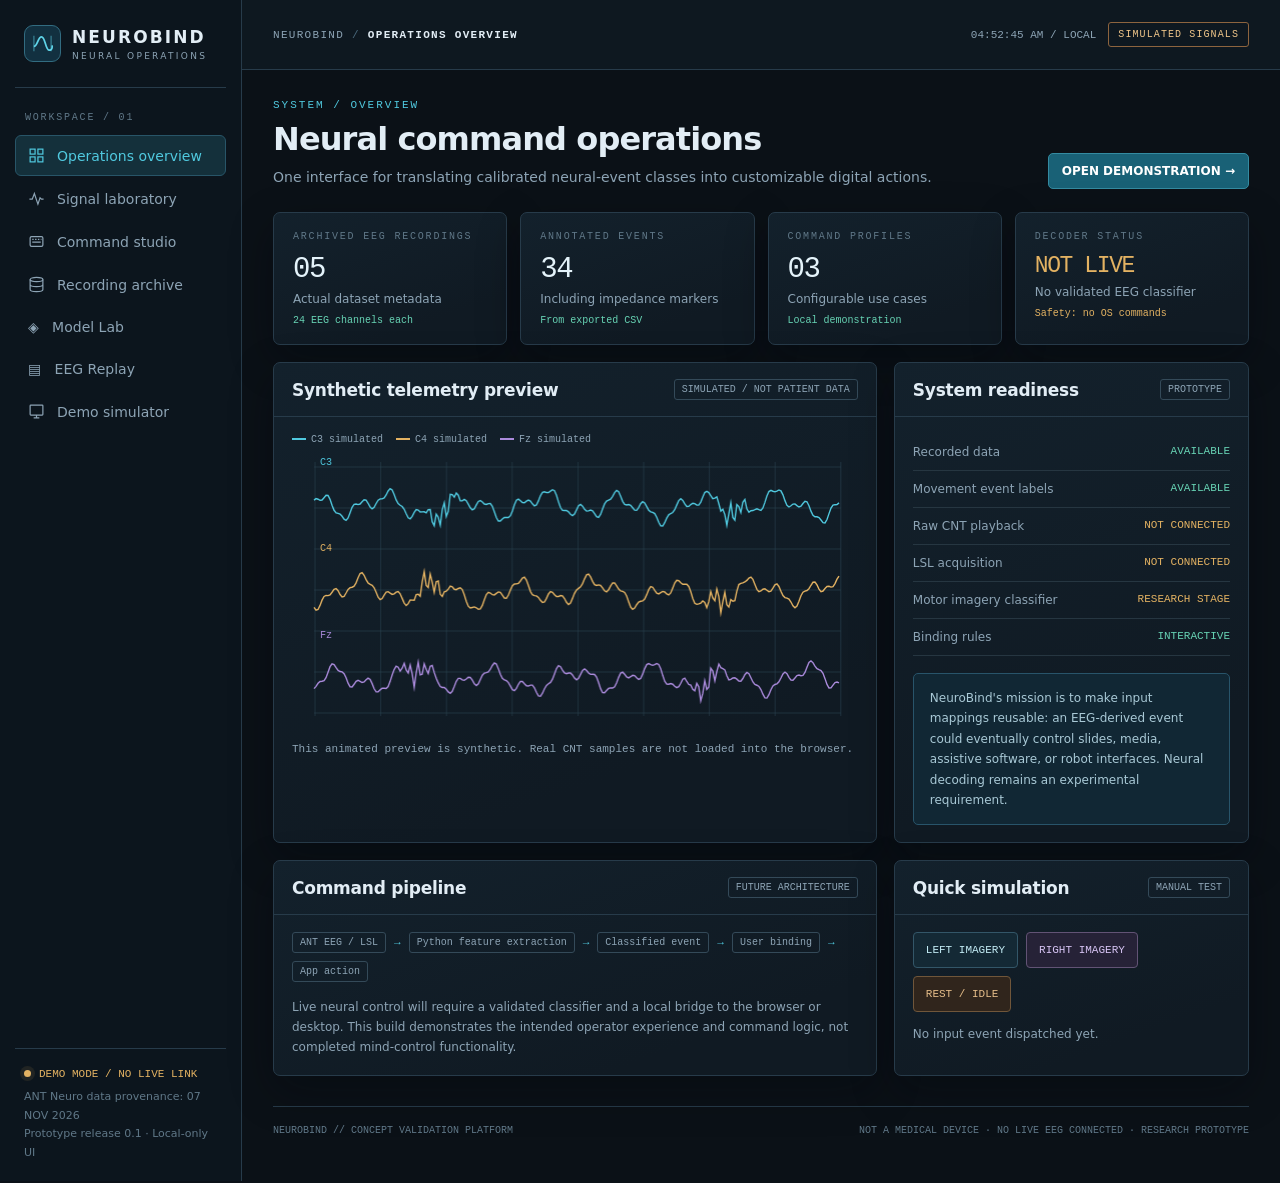
==== index2.html @ 38d4f49f "Add files via upload" ====
<!DOCTYPE html>
<html lang="en">
<head>
<meta charset="UTF-8"><meta name="viewport" content="width=device-width, initial-scale=1.0">
<meta name="theme-color" content="#0a1016"><title>NEUROBIND // Neural Command Operations</title>
<style>
:root{--bg:#0b1117;--panel:#101a23;--surface:#15222e;--surface2:#192835;--line:#273b4a;--line2:#344a59;--ink:#e2edf5;--muted:#8da4b5;--subtle:#607888;--cyan:#50c9df;--cyan2:#2c91ad;--mint:#67d3b4;--amber:#e3b262;--red:#e1787c;--shadow:0 15px 44px #02070b55;--mono:ui-monospace,SFMono-Regular,Menlo,Consolas,monospace;--sans:Inter,ui-sans-serif,system-ui,-apple-system,BlinkMacSystemFont,'Segoe UI',sans-serif}
*{box-sizing:border-box}body{margin:0;background:var(--bg);color:var(--ink);font-family:var(--sans);font-size:14px}button,input,select{font:inherit}button{cursor:pointer}button:focus-visible,select:focus-visible,input:focus-visible{outline:2px solid var(--cyan);outline-offset:2px}a{color:var(--cyan)}.app{min-height:100vh;display:grid;grid-template-columns:242px minmax(0,1fr)}.side{background:#0c151d;border-right:1px solid var(--line);display:flex;flex-direction:column;padding:25px 15px 16px;min-height:100vh}.brand{display:flex;gap:11px;align-items:center;padding:0 9px 25px;border-bottom:1px solid var(--line)}.brandmark{width:37px;height:37px;border:1px solid #326c81;border-radius:9px;display:grid;place-items:center;background:#123040}.brandmark svg{width:23px}.brandstrong{font-size:17px;letter-spacing:2.1px;font-weight:800}.brandsub{font-size:9px;letter-spacing:2.3px;color:var(--muted);margin-top:4px}.navlabel,.micro{font:10px var(--mono);letter-spacing:1.8px;color:var(--subtle);text-transform:uppercase}.navlabel{margin:24px 10px 10px}.nav{width:100%;display:flex;gap:12px;align-items:center;border:1px solid transparent;color:var(--muted);background:transparent;text-align:left;padding:11px 12px;border-radius:6px;margin:2px 0}.nav:hover{background:var(--surface);color:var(--ink)}.nav.active{color:var(--cyan);background:#14303b;border-color:#285568}.nav svg{width:17px;height:17px}.sidebottom{margin-top:auto;border-top:1px solid var(--line);padding:19px 9px 2px}.dot{display:inline-block;border-radius:50%;width:7px;height:7px;background:var(--amber);box-shadow:0 0 0 4px #e3b26218;margin-right:8px}.sidestatus{font:11px var(--mono);color:var(--amber);margin-bottom:8px}.sidetiny{color:var(--subtle);font-size:11px;line-height:1.7}.main{min-width:0}.topbar{min-height:70px;border-bottom:1px solid var(--line);padding:15px 31px;display:flex;align-items:center;justify-content:space-between;gap:12px;background:#0e1820}.breadcrumb{font:11px var(--mono);letter-spacing:1.3px;color:var(--muted)}.breadcrumb b{color:var(--ink);font-weight:600}.topright{display:flex;align-items:center;gap:12px;flex-wrap:wrap}.clock{font:11px var(--mono);color:var(--muted)}.mode{font:10px var(--mono);border:1px solid #8d643e;color:#efc589;border-radius:3px;padding:6px 9px;letter-spacing:1.1px}.content{padding:29px 31px 45px;max-width:1600px;margin:auto}.page{display:none}.page.active{display:block}.eyebrow{font:11px var(--mono);text-transform:uppercase;color:var(--cyan);letter-spacing:2px;margin-bottom:9px}.headingrow{display:flex;justify-content:space-between;align-items:flex-end;gap:15px;flex-wrap:wrap;margin-bottom:23px}h1{font-size:32px;font-weight:650;letter-spacing:-.9px;margin:0 0 8px}h2{font-size:17px;font-weight:600;letter-spacing:-.25px;margin:0}p{margin:0;line-height:1.65;color:var(--muted)}.hint{font:11px var(--mono);color:var(--muted);line-height:1.65}.btn{padding:10px 13px;border:1px solid var(--line2);background:var(--surface);color:var(--ink);border-radius:5px;font-size:12px;font-weight:600;transition:.12s}.btn:hover{border-color:var(--cyan);background:#203a49}.btn.primary{background:#196176;border-color:#348ba1;color:white}.btn.primary:hover{background:#267b91}.btn.ghost{background:transparent}.btn.danger{color:#efafb1}.metrics{display:grid;grid-template-columns:repeat(4,minmax(0,1fr));gap:13px;margin-bottom:17px}.metric,.card{background:linear-gradient(160deg,#13212c,#101a23 77%);border:1px solid var(--line);border-radius:7px;box-shadow:var(--shadow)}.metric{padding:18px 19px}.metricvalue{font:29px var(--mono);color:#e4f3fa;margin:11px 0 6px;letter-spacing:-1.4px}.metriclabel{font-size:12px;color:var(--muted)}.smalltag{font:10px var(--mono);color:var(--mint);margin-top:9px}.card{min-width:0}.cardhead{display:flex;align-items:center;justify-content:space-between;gap:9px;border-bottom:1px solid var(--line);padding:16px 18px}.cardbody{padding:17px 18px}.split{display:grid;grid-template-columns:minmax(0,1.7fr) minmax(295px,1fr);gap:17px}.rows{display:grid;gap:17px}.graphbox{position:relative;height:295px;padding:8px}.graphbox canvas{width:100%;height:100%;display:block}.legend{display:flex;flex-wrap:wrap;gap:13px;font:10px var(--mono);color:var(--muted)}.sw{display:inline-block;width:14px;height:2px;vertical-align:middle;margin-right:5px}.labelpill{border:1px solid var(--line2);padding:4px 7px;color:var(--muted);font:10px var(--mono);border-radius:3px}.statusrow{display:flex;justify-content:space-between;gap:10px;padding:11px 0;border-bottom:1px solid #263641;font-size:12px}.statusrow:last-child{border:0}.statusrow span:first-child{color:var(--muted)}.statusrow b{font:11px var(--mono);font-weight:500}.good{color:var(--mint)}.warn{color:var(--amber)}.tablewrap{overflow:auto}.table{width:100%;border-collapse:collapse;white-space:nowrap}.table th{text-align:left;color:var(--subtle);font:10px var(--mono);letter-spacing:.7px;padding:12px 15px;border-bottom:1px solid var(--line);background:#111e28}.table td{font-size:12px;padding:13px 15px;border-bottom:1px solid #253642;color:#b5c7d3}.table tr:last-child td{border-bottom:0}.table td:first-child{color:#d9eaf2}.accent{color:var(--cyan)!important}.eventtag{display:inline-block;font:10px var(--mono);color:var(--mint);border:1px solid #316b61;padding:4px 6px;border-radius:3px}.eventtag.alt{color:var(--amber);border-color:#765c39}.actions{display:flex;gap:8px;flex-wrap:wrap}.actionbtn{background:#142935;border:1px solid #335668;color:#c4edf6;padding:11px 12px;border-radius:4px;font:11px var(--mono)}.actionbtn:hover{background:#1f4856}.actions .actionbtn:nth-child(2){color:#d7c4f4;border-color:#625375;background:#262237}.actions .actionbtn:nth-child(3){color:#e5bd89;border-color:#70563a;background:#30251c}.feed{max-height:255px;overflow-y:auto}.feedrow{display:flex;gap:12px;border-bottom:1px solid #243440;padding:11px 0;font-size:12px}.feedrow:last-child{border:0}.feedtime{font:10px var(--mono);color:var(--subtle);width:67px;flex-shrink:0}.feeddesc{color:#d1e0ea}.feedmeta{font-size:11px;color:var(--muted);margin-top:4px}.twocol{display:grid;grid-template-columns:repeat(2,minmax(0,1fr));gap:16px}.field{display:flex;flex-direction:column;gap:8px;margin-bottom:15px}.field label{font:11px var(--mono);text-transform:uppercase;letter-spacing:1px;color:var(--muted)}select,input[type=text]{background:#0b151d;border:1px solid var(--line2);color:var(--ink);border-radius:5px;padding:11px 12px;min-width:0;width:100%}select{appearance:auto}.mapping{display:grid;grid-template-columns:1fr 35px 1.15fr;gap:11px;align-items:center;border-bottom:1px solid var(--line);padding:15px 0}.mapping:last-child{border:0}.mapname{font-weight:600;margin-bottom:4px}.arrow{color:var(--cyan);text-align:center;font:19px var(--mono)}.sectionintro{margin-bottom:20px}.highlight{color:#eef9ff}.note{background:#112734;border:1px solid #28546a;color:#a9c9d6;padding:14px 16px;border-radius:5px;font-size:12px;line-height:1.7}.stage{border:1px solid var(--line);background:radial-gradient(ellipse at 50% 30%,#1d3441,#101923 75%);min-height:282px;border-radius:6px;padding:20px;display:flex;flex-direction:column;justify-content:center;text-align:center;align-items:center;gap:17px}.slide{width:min(100%,460px);aspect-ratio:16/9;border:1px solid #467084;background:#112533;text-align:left;padding:25px;box-shadow:0 12px 40px #02060880;display:flex;flex-direction:column;justify-content:space-between}.slidetop{font:10px var(--mono);color:var(--cyan);letter-spacing:1.5px}.slidetitle{font-size:28px;font-weight:650;line-height:1.2;letter-spacing:-.5px}.slidefoot{font:10px var(--mono);color:var(--muted)}.bartrack{height:7px;background:#243441;border-radius:6px;overflow:hidden}.barfill{height:100%;background:var(--cyan);transition:width .25s}.kv{display:grid;grid-template-columns:1fr auto;gap:13px;border-bottom:1px solid var(--line);padding:10px 0;font-size:12px}.kv span:first-child{color:var(--muted)}.kv span:last-child{font-family:var(--mono)}.empty{font-size:12px;color:var(--subtle);padding:20px 0;text-align:center}.statusnote{font:11px var(--mono);color:var(--muted)}.bottomline{border-top:1px solid var(--line);margin-top:30px;padding-top:18px;display:flex;justify-content:space-between;color:var(--subtle);font:10px var(--mono);gap:12px;flex-wrap:wrap}.pulse{width:7px;height:7px;border-radius:50%;background:var(--cyan);display:inline-block;margin-right:6px;box-shadow:0 0 10px #50c9df66}.full{width:100%}.hide{display:none!important}
@media(max-width:1100px){.app{grid-template-columns:205px minmax(0,1fr)}.side{padding-left:10px;padding-right:10px}.content{padding:24px 20px}.topbar{padding:15px 20px}.split{grid-template-columns:1fr}.metrics{grid-template-columns:repeat(2,minmax(0,1fr))}}
@media(max-width:700px){.app{display:block}.side{min-height:auto;padding:12px 13px;position:relative}.brand{padding:0 0 11px}.side .navlabel,.sidebottom{display:none}.navholder{display:flex;overflow:auto;gap:5px}.nav{white-space:nowrap;font-size:11px;padding:8px}.nav svg{display:none}.topbar{padding:12px 16px;min-height:55px}.clock{display:none}.content{padding:22px 13px}.metrics,.twocol{grid-template-columns:1fr 1fr;gap:9px}.metric{padding:14px}.metricvalue{font-size:23px}h1{font-size:27px}.mapping{grid-template-columns:1fr;gap:5px}.arrow{display:none}.slide{padding:18px}.slidetitle{font-size:22px}}
</style>
</head>
<body>
<div class="app">
<aside class="side"><div class="brand"><div class="brandmark"><svg viewBox="0 0 24 24" fill="none" stroke="#5fd3e7" stroke-width="1.8"><path d="M3 15c4 0 4-10 8-10s4 14 8 14 3-5 3-5"/><path d="M3 20V4M21 4v16" opacity=".35"/></svg></div><div><div class="brandstrong">NEUROBIND</div><div class="brandsub">NEURAL OPERATIONS</div></div></div>
<div class="navlabel">WORKSPACE / 01</div><div class="navholder">
<button class="nav active" data-page="overview"><svg viewBox="0 0 24 24" fill="none" stroke="currentColor" stroke-width="1.7"><rect x="3" y="3" width="7" height="7"/><rect x="14" y="3" width="7" height="7"/><rect x="3" y="14" width="7" height="7"/><rect x="14" y="14" width="7" height="7"/></svg>Operations overview</button>
<button class="nav" data-page="signals"><svg viewBox="0 0 24 24" fill="none" stroke="currentColor" stroke-width="1.7"><path d="M2 13h4l3-8 5 15 3-9 2 2h3"/></svg>Signal laboratory</button>
<button class="nav" data-page="mapping"><svg viewBox="0 0 24 24" fill="none" stroke="currentColor" stroke-width="1.7"><rect x="3" y="5" width="18" height="14" rx="2"/><path d="M6 9h2m2 0h2m2 0h2m2 0h1M6 13h12"/></svg>Command studio</button>
<button class="nav" data-page="vault"><svg viewBox="0 0 24 24" fill="none" stroke="currentColor" stroke-width="1.7"><ellipse cx="12" cy="5" rx="9" ry="3"/><path d="M3 5v14c0 4 18 4 18 0V5M3 12c0 4 18 4 18 0"/></svg>Recording archive</button>
<button class="nav" data-page="modellab">◈ &nbsp; Model Lab</button>
<button class="nav" data-page="replay">▤ &nbsp; EEG Replay</button>
<button class="nav" data-page="demo"><svg viewBox="0 0 24 24" fill="none" stroke="currentColor" stroke-width="1.7"><rect x="3" y="3" width="18" height="14" rx="1"/><path d="M8 21h8m-4-4v4"/></svg>Demo simulator</button>
</div><div class="sidebottom"><div class="sidestatus"><span class="dot"></span>DEMO MODE / NO LIVE LINK</div><div class="sidetiny">ANT Neuro data provenance: 07 NOV 2026<br>Prototype release 0.1 · Local-only UI</div></div></aside>
<div class="main"><header class="topbar"><div class="breadcrumb">NEUROBIND <span style="color:#4a697c">/</span> <b id="crumb">OPERATIONS OVERVIEW</b></div><div class="topright"><div class="clock" id="clock">LOCAL SYSTEM</div><div class="mode">SIMULATED SIGNALS</div></div></header>
<main class="content">
<section id="page-overview" class="page active"><div class="headingrow"><div><div class="eyebrow">SYSTEM / OVERVIEW</div><h1>Neural command operations</h1><p>One interface for translating calibrated neural-event classes into customizable digital actions.</p></div><button class="btn primary" data-go="demo">OPEN DEMONSTRATION →</button></div>
<div class="metrics"><div class="metric"><div class="micro">ARCHIVED EEG RECORDINGS</div><div class="metricvalue" id="recCount">05</div><div class="metriclabel">Actual dataset metadata</div><div class="smalltag">24 EEG channels each</div></div><div class="metric"><div class="micro">ANNOTATED EVENTS</div><div class="metricvalue" id="eventCount">34</div><div class="metriclabel">Including impedance markers</div><div class="smalltag">From exported CSV</div></div><div class="metric"><div class="micro">COMMAND PROFILES</div><div class="metricvalue">03</div><div class="metriclabel">Configurable use cases</div><div class="smalltag">Local demonstration</div></div><div class="metric"><div class="micro">DECODER STATUS</div><div class="metricvalue" style="font-size:23px;color:var(--amber)">NOT LIVE</div><div class="metriclabel">No validated EEG classifier</div><div class="smalltag" style="color:var(--amber)">Safety: no OS commands</div></div></div>
<div class="split"><div class="card"><div class="cardhead"><h2>Synthetic telemetry preview</h2><span class="labelpill">SIMULATED / NOT PATIENT DATA</span></div><div class="cardbody"><div class="legend"><span><i class="sw" style="background:#50c9df"></i>C3 simulated</span><span><i class="sw" style="background:#e3b262"></i>C4 simulated</span><span><i class="sw" style="background:#ab8bdc"></i>Fz simulated</span></div><div class="graphbox"><canvas id="overviewCanvas"></canvas></div><div class="hint">This animated preview is synthetic. Real CNT samples are not loaded into the browser.</div></div></div><div class="card"><div class="cardhead"><h2>System readiness</h2><span class="labelpill">PROTOTYPE</span></div><div class="cardbody"><div class="statusrow"><span>Recorded data</span><b class="good">AVAILABLE</b></div><div class="statusrow"><span>Movement event labels</span><b class="good">AVAILABLE</b></div><div class="statusrow"><span>Raw CNT playback</span><b class="warn">NOT CONNECTED</b></div><div class="statusrow"><span>LSL acquisition</span><b class="warn">NOT CONNECTED</b></div><div class="statusrow"><span>Motor imagery classifier</span><b class="warn">RESEARCH STAGE</b></div><div class="statusrow"><span>Binding rules</span><b class="good">INTERACTIVE</b></div><div class="note" style="margin-top:17px">NeuroBind's mission is to make input mappings reusable: an EEG-derived event could eventually control slides, media, assistive software, or robot interfaces. Neural decoding remains an experimental requirement.</div></div></div></div>
<div class="split" style="margin-top:17px"><div class="card"><div class="cardhead"><h2>Command pipeline</h2><span class="labelpill">FUTURE ARCHITECTURE</span></div><div class="cardbody"><div style="display:flex;gap:8px;flex-wrap:wrap;align-items:center;font:11px var(--mono)"><span class="labelpill">ANT EEG / LSL</span><span class="accent">→</span><span class="labelpill">Python feature extraction</span><span class="accent">→</span><span class="labelpill">Classified event</span><span class="accent">→</span><span class="labelpill">User binding</span><span class="accent">→</span><span class="labelpill">App action</span></div><p style="margin-top:16px;font-size:12px">Live neural control will require a validated classifier and a local bridge to the browser or desktop. This build demonstrates the intended operator experience and command logic, not completed mind-control functionality.</p></div></div><div class="card"><div class="cardhead"><h2>Quick simulation</h2><span class="labelpill">MANUAL TEST</span></div><div class="cardbody"><div class="actions"><button class="actionbtn" data-sim="LEFT_IMAGERY">LEFT IMAGERY</button><button class="actionbtn" data-sim="RIGHT_IMAGERY">RIGHT IMAGERY</button><button class="actionbtn" data-sim="REST">REST / IDLE</button></div><p style="margin-top:13px;font-size:12px" id="quickStatus">No input event dispatched yet.</p></div></div></div>
</section>
<section id="page-signals" class="page"><div class="headingrow"><div><div class="eyebrow">ANALYSIS / SIGNALS</div><h1>Signal laboratory</h1><p>Inspect conceptual waveforms and understand the planned EEG-to-event decoding workflow.</p></div><span class="labelpill">SYNTHETIC PREVIEW</span></div><div class="split"><div class="card"><div class="cardhead"><h2>Channel telemetry</h2><div class="actions"><button class="btn" id="pauseWave">PAUSE SIGNAL</button><button class="btn" id="resetWave">RESET</button></div></div><div class="cardbody"><div class="legend"><span><i class="sw" style="background:#50c9df"></i>C3</span><span><i class="sw" style="background:#e3b262"></i>C4</span><span><i class="sw" style="background:#ab8bdc"></i>Fz</span></div><div class="graphbox" style="height:360px"><canvas id="signalCanvas"></canvas></div><div class="hint">Waveforms are generated in the browser. This is not a playback of your ANT Neuro recording and does not imply successful classification.</div></div></div><div class="rows"><div class="card"><div class="cardhead"><h2>Research markers</h2></div><div class="cardbody"><div class="statusrow"><span>Sensorimotor region</span><b>C3 / C4</b></div><div class="statusrow"><span>Mu frequency band</span><b>8–13 Hz</b></div><div class="statusrow"><span>Beta frequency band</span><b>13–30 Hz</b></div><div class="statusrow"><span>Target classes</span><b>LEFT / RIGHT / REST</b></div><div class="statusrow"><span>Decoder validation</span><b class="warn">PENDING</b></div></div></div><div class="card"><div class="cardhead"><h2>Decoder concept</h2></div><div class="cardbody"><p style="font-size:12px">A production implementation could use filtering, feature extraction, calibration, confidence gating, and a cooldown to reduce accidental commands. In these recordings, physical and imagined conditions have not yet been reliably classified.</p><div class="note" style="margin-top:17px">Do not interpret synthetic signal features as evidence of cognitive state, intent, or medical condition.</div></div></div></div></div></section>
<section id="page-mapping" class="page"><div class="headingrow"><div><div class="eyebrow">CONFIGURE / COMMAND RULES</div><h1>Command studio</h1><p>Assign detected event classes to software actions. Mappings are saved locally in this browser.</p></div><button class="btn" id="exportConfig">EXPORT PROFILE ↓</button></div><div class="twocol"><div class="card"><div class="cardhead"><h2>Binding configuration</h2><span class="labelpill">EDITABLE</span></div><div class="cardbody"><div class="field"><label for="profile">Active application profile</label><select id="profile"><option value="presentation">Presentation control</option><option value="media">Media operations</option><option value="access">Accessible navigation</option></select></div><div id="mappingRows"></div><p style="font-size:12px;margin:13px 0">A real decoder would emit these event classes. The current buttons generate them manually for demonstration.</p><button class="btn primary" id="saveProfile">SAVE MAPPING</button> <button class="btn ghost" id="restoreProfile">RESTORE DEFAULTS</button></div></div><div class="rows"><div class="card"><div class="cardhead"><h2>Test command routing</h2><span class="labelpill">SAFE SIMULATOR</span></div><div class="cardbody"><div class="actions"><button class="actionbtn" data-sim="LEFT_IMAGERY">EMIT LEFT</button><button class="actionbtn" data-sim="RIGHT_IMAGERY">EMIT RIGHT</button><button class="actionbtn" data-sim="REST">EMIT IDLE</button></div><div class="kv"><span>Last recognized class</span><span id="lastClass">—</span></div><div class="kv"><span>Mapped action</span><span id="lastAction">—</span></div><div class="kv"><span>Dispatch mode</span><span class="warn">IN-BROWSER ONLY</span></div><div class="note" style="margin-top:14px">For safety and accuracy, no operating-system keyboard commands are emitted. The demonstration controls only this site's simulated presentation.</div></div></div><div class="card"><div class="cardhead"><h2>Integration contract</h2></div><div class="cardbody"><pre style="overflow:auto;color:#bad3de;font:11px/1.8 var(--mono);margin:0">{ "type": "classified_event",
  "event": "RIGHT_IMAGERY",
  "confidence": 0.91,
  "source": "validated_decoder" }</pre><p style="font-size:11px;margin-top:10px">Illustrative API payload only. The confidence value is an example, not measured model performance.</p></div></div></div></div></section>
<section id="page-vault" class="page"><div class="headingrow"><div><div class="eyebrow">ARCHIVE / EXPERIMENTAL RECORDS</div><h1>Recording archive</h1><p>Actual metadata and eego annotations imported from your team's exported report CSVs.</p></div><span class="labelpill">DATASET METADATA / REAL</span></div><div class="card"><div class="cardhead"><h2>Available EEG sessions</h2><span class="labelpill" id="archiveCount">5 FILES</span></div><div class="tablewrap"><table class="table"><thead><tr><th>RECORDING</th><th>MODE</th><th>DURATION</th><th>SAMPLE RATE</th><th>CHANNELS</th><th>ANNOTATIONS</th></tr></thead><tbody id="recordingRows"></tbody></table></div></div><div class="split" style="margin-top:17px"><div class="card"><div class="cardhead"><h2>Recorded event annotations</h2><select id="recordingFilter" style="max-width:225px;font-size:11px;padding:6px"></select></div><div class="tablewrap" style="max-height:390px;overflow:auto"><table class="table"><thead><tr><th>ONSET</th><th>DURATION</th><th>MARKER DESCRIPTION</th></tr></thead><tbody id="annotationRows"></tbody></table></div></div><div class="card"><div class="cardhead"><h2>Data provenance</h2></div><div class="cardbody"><p style="font-size:12px">Metadata comes from <code>recordings_summary.csv</code> and <code>all_annotations.csv</code> exported from the team's ANT Neuro recordings. Raw CNT signals are not embedded here.</p><div class="statusrow"><span>Experiment date</span><b>07 NOV 2026</b></div><div class="statusrow"><span>Hardware</span><b>ANT NEURO EEGO</b></div><div class="statusrow"><span>Electrode count</span><b>24</b></div><div class="statusrow"><span>Rate differences</span><b>500 / 1000 Hz</b></div><div class="note" style="margin-top:15px">These recordings contain only limited independently labeled movement sequences. No valid left-versus-right classifier accuracy has been established.</div></div></div></div></section>
<section id="page-demo" class="page"><div class="headingrow"><div><div class="eyebrow">DEMO / OPERATOR EXPERIENCE</div><h1>Presentation command simulation</h1><p>Show judges what NeuroBind is designed to do once the EEG decoder is reliable.</p></div><button class="btn" id="resetDemo">RESET SESSION</button></div><div class="split"><div class="card"><div class="cardhead"><h2>Virtual presentation</h2><span class="labelpill">SIMULATED CONTROL</span></div><div class="cardbody"><div class="stage"><div class="slide"><div class="slidetop">NEUROBIND / CONCEPT PRESENTATION</div><div class="slidetitle" id="slideTitle">An alternative way to interact.</div><div class="slidefoot" id="slideFoot">01 / 05 · INTRODUCTION</div></div><div class="statusnote" id="slideSub">Use event simulation buttons or your arrow keys inside this page.</div></div><div style="display:flex;justify-content:space-between;align-items:center;margin-top:14px"><button class="btn" id="prevSlide">← PREVIOUS</button><span class="statusnote" id="slideNum">SLIDE 01 / 05</span><button class="btn" id="nextSlide">NEXT →</button></div></div></div><div class="rows"><div class="card"><div class="cardhead"><h2>Input emulator</h2><span class="labelpill">NOT LIVE EEG</span></div><div class="cardbody"><div class="field"><label>Selected profile</label><div id="demoProfile" class="highlight">Presentation control</div></div><div class="actions"><button class="actionbtn" data-sim="LEFT_IMAGERY">SIMULATE LEFT</button><button class="actionbtn" data-sim="RIGHT_IMAGERY">SIMULATE RIGHT</button><button class="actionbtn" data-sim="REST">IDLE</button></div><p style="font-size:12px;margin-top:16px" id="demoDispatch">Waiting for simulated event.</p></div></div><div class="card"><div class="cardhead"><h2>Command audit trail</h2><button class="btn" id="clearLog" style="padding:6px 9px">CLEAR</button></div><div class="cardbody"><div class="feed" id="eventFeed"><div class="empty">No simulated commands yet.</div></div></div></div></div></div></section>
<section id="page-modellab" class="page">
<div class="headingrow"><div><div class="eyebrow">RESEARCH / OFFLINE MACHINE LEARNING</div><h1>Grasp &amp; Lift Model Lab</h1><p>Import a JSON report from our Python trainer to inspect held-out-series results. No EEG decoder runs in this browser.</p></div><span class="labelpill">EVIDENCE-FIRST</span></div>
<div class="note" style="margin-bottom:17px"><b>What this demonstrates:</b> six event detectors trained on the public grasp-and-lift EEG dataset. Performance is assessed on entire recording series not used for training. Results from synthetic test data are NOT EEG accuracy, and public-data models are NOT validated on ANT Neuro participants.</div>
<div class="split"><div class="card"><div class="cardhead"><h2>Load evaluation report</h2><span class="labelpill">JSON FILE</span></div><div class="cardbody">
<div class="field"><label for="mlFile">Python-generated model_report.json</label><input id="mlFile" type="file" accept=".json,application/json" style="width:100%;color:#b6d0dc"/></div>
<div class="kv"><span>Dataset</span><span id="mlDataset">No model loaded</span></div>
<div class="kv"><span>Status</span><span id="mlStatus" style="max-width:55%;white-space:normal;text-align:right">Waiting for a report</span></div>
<div class="kv"><span>Training samples</span><span id="mlTrain">—</span></div>
<div class="kv"><span>Validation samples</span><span id="mlVal">—</span></div>
<div class="kv"><span>Channels</span><span id="mlChannels">—</span></div>
<p style="margin-top:16px;font-size:12px">On your Mac, run <code>python ml/train_grasp.py --data data/kaggle</code>, then import <code>outputs/model_report.json</code>.</p>
</div></div>
<div class="card"><div class="cardhead"><h2>Model evaluation guidance</h2></div><div class="cardbody"><div class="statusrow"><span>Validation split</span><b>Entire held-out series</b></div><div class="statusrow"><span>Features</span><b>Past-only rolling statistics</b></div><div class="statusrow"><span>Outputs</span><b>Six event scores</b></div><div class="statusrow"><span>Target</span><b>Kaggle ±150 ms labels</b></div><p style="font-size:12px;margin-top:14px">AUC compares event ranking; average precision is useful for rare event labels. Neither guarantees real-time usable key presses. Always compare false triggers, delayed detections, and independent-session performance before deployment.</p></div></div></div>
<div class="card" style="margin-top:17px"><div class="cardhead"><h2>Held-out event scores</h2><span class="labelpill">IMPORTED FILE — NOT LIVE EEG</span></div><div class="tablewrap"><table class="table"><thead><tr><th>EVENT</th><th>ROC AUC</th><th>AVG PRECISION</th><th>F1 @ 0.5</th><th>VALIDATION POSITIVE RATE</th></tr></thead><tbody id="mlRows"><tr><td colspan="5">Import a model report to display the evaluation table.</td></tr></tbody></table></div></div>
</section>

<section id="page-replay" class="page">
<div class="headingrow"><div><div class="eyebrow">VALIDATION / OFFLINE COMMAND PROTOTYPE</div><h1>EEG prediction replay</h1><p>Replay real Kaggle held-out-series model probabilities and simulate one browser-only action per detected event.</p></div><span class="labelpill">CSV IMPORT / NO LIVE EEG</span></div>
<div class="note" style="margin-bottom:16px"><b>Important:</b> these are model probabilities from <b>executed grasp-and-lift movements</b> in public Kaggle recordings, not left/right motor imagery and not data from the ANT Neuro headset. No real keyboard events are sent. Parameters are exploratory, not validated or tuned on independent test data.</div>
<div class="split"><div class="rows">
<div class="card"><div class="cardhead"><h2>Replay source</h2><span class="labelpill">LOCAL BROWSER IMPORT</span></div><div class="cardbody">
<div class="field"><label for="replayFile">Choose outputs/validation_predictions.csv</label><input type="file" id="replayFile" accept=".csv,text/csv" style="width:100%;color:#b6d0dc"/></div>
<div class="twocol"><div class="field"><label for="replaySeries">Held-out recording</label><select id="replaySeries" disabled><option>Load a CSV first</option></select></div><div class="field"><label for="replayEvent">Detect movement</label><select id="replayEvent"><option value="HandStart">Reach / hand start</option><option value="FirstDigitTouch" selected>First finger touch</option><option value="BothStartLoadPhase">Grip / load</option><option value="LiftOff">Lift object</option><option value="Replace">Put down</option><option value="BothReleased">Release</option></select></div></div>
<div class="twocol"><div class="field"><label for="replayThreshold">Probability threshold <span id="thresholdValue" class="accent">0.95</span></label><input type="range" id="replayThreshold" min="0.50" max="0.995" step="0.005" value="0.95" style="width:100%"/></div><div class="field"><label for="replayCooldown">Minimum cooldown</label><select id="replayCooldown"><option value="20">1 second</option><option value="40" selected>2 seconds</option><option value="60">3 seconds</option><option value="100">5 seconds</option></select></div></div>
<div class="twocol"><div class="field"><label for="replayAction">Simulated action</label><select id="replayAction"><option value="next" selected>Next slide</option><option value="previous">Previous slide</option><option value="none">Log only (no slide)</option></select></div><div class="field"><label for="replayRate">Replay speed</label><select id="replayRate"><option value="1">1× (real time)</option><option value="5" selected>5× (fast)</option><option value="10">10× (faster)</option></select></div></div>
<div class="actions"><button class="btn primary" id="replayPlay" disabled>▶ PLAY RECORDING</button><button class="btn" id="replayReset" disabled>↺ RESET</button><button class="btn" id="replayJump" disabled>SKIP TO NEXT DETECTION</button></div>
<div class="statusnote" id="replayStatus" style="margin-top:12px">Choose the CSV from your local NeuroBind/outputs folder.</div>
</div></div>
<div class="card"><div class="cardhead"><h2>Recorded prediction timeline</h2><span class="labelpill">ACTUAL MODEL SCORES</span></div><div class="cardbody"><div class="legend"><span><i class="sw" style="background:#50c9df"></i>Score</span><span><i class="sw" style="background:#e3b262"></i>Threshold</span><span><i class="sw" style="background:#a4dba0"></i>True event label</span></div><div class="graphbox" style="height:260px"><canvas id="replayCanvas" aria-label="Model probability timeline"></canvas></div><input type="range" id="replaySeek" min="0" max="0" value="0" disabled style="width:100%"/><div class="kv"><span>Recording position</span><span id="replayPosition">—</span></div><div class="kv"><span>Model probability</span><span id="replayProbability">—</span></div><div class="kv"><span>Ground-truth event window</span><span id="replayTruth">—</span></div><div class="hint">Data points are ~0.05s apart. Chart shows the recent model probabilities around the cursor, not raw EEG voltages. Green ground-truth stripes denote Kaggle's labeled event windows (approximately ±150ms around events).</div></div></div>
</div><div class="rows">
<div class="card"><div class="cardhead"><h2>Virtual presentation</h2><span class="labelpill">SIMULATED KEYBIND</span></div><div class="cardbody"><div class="stage" style="min-height:205px"><div class="slide" style="max-width:340px;padding:19px"><div class="slidetop">NEUROBIND / OFFLINE REPLAY</div><div class="slidetitle" id="replaySlideTitle" style="font-size:20px">An alternative way to interact.</div><div class="slidefoot" id="replaySlideFoot">01 / 05</div></div></div><div class="kv"><span>Generated commands</span><span id="replayCommands">0</span></div><div class="kv"><span>Most recent command</span><span id="replayLastCommand">—</span></div><div class="kv"><span>Replay policy</span><span>3 hits + cooldown</span></div></div></div>
<div class="card"><div class="cardhead"><h2>Command audit trail</h2><button class="btn" id="replayClear" style="padding:6px 9px">CLEAR</button></div><div class="cardbody"><div class="feed" id="replayLog"><div class="empty">Load the CSV and play to see detections.</div></div></div></div>
<div class="card"><div class="cardhead"><h2>Interpretation</h2></div><div class="cardbody"><p style="font-size:12px">The controls apply a configurable probability threshold, require three adjacent positive sampled windows, then enforce a cooldown. This produces <b>simulated browser commands only</b>. Predictions are retrospective outputs from previously trained models. They do not demonstrate reliable real-time intentional control, physical keyboard injection, or cross-subject EEG decoding.</p></div></div>
</div></div></section>

<div class="bottomline"><span>NEUROBIND // CONCEPT VALIDATION PLATFORM</span><span>NOT A MEDICAL DEVICE · NO LIVE EEG CONNECTED · RESEARCH PROTOTYPE</span></div>
</main></div></div>
<script>
const DATA={"recordings": [{"recording": "1_Test_2026-11-07_14-20-52.cnt", "duration_seconds": 578.374, "sampling_hz": 1000.0, "channel_count": 24, "annotations": 2, "channel_names": "Fp1;Fp2;F9;F7;F3;Fz;F4;F8;F10;T9;T7;C3;C4;T8;T10;P9;P7;P3;Pz;P4;P8;P10;O1;O2"}, {"recording": "EthanImaginaryLeft_Team 3_2026-11-07_16-24-16.cnt", "duration_seconds": 43.79, "sampling_hz": 1000.0, "channel_count": 24, "annotations": 7, "channel_names": "Fp1;Fp2;F9;F7;F3;Fz;F4;F8;F10;T9;T7;C3;C4;T8;T10;P9;P7;P3;Pz;P4;P8;P10;O1;O2"}, {"recording": "EthanLeftReal_Team 3_2026-11-07_16-20-38.cnt", "duration_seconds": 45.022, "sampling_hz": 1000.0, "channel_count": 24, "annotations": 8, "channel_names": "Fp1;Fp2;F9;F7;F3;Fz;F4;F8;F10;T9;T7;C3;C4;T8;T10;P9;P7;P3;Pz;P4;P8;P10;O1;O2"}, {"recording": "ImaginaryHand_Ethan_Team 3_2026-11-07_16-15-59.cnt", "duration_seconds": 75.148, "sampling_hz": 500.0, "channel_count": 24, "annotations": 8, "channel_names": "Fp1;Fp2;F9;F7;F3;Fz;F4;F8;F10;T9;T7;C3;C4;T8;T10;P9;P7;P3;Pz;P4;P8;P10;O1;O2"}, {"recording": "RightHandReal_Ethan_Team 3_2026-11-07_16-09-21.cnt", "duration_seconds": 143.672, "sampling_hz": 500.0, "channel_count": 24, "annotations": 9, "channel_names": "Fp1;Fp2;F9;F7;F3;Fz;F4;F8;F10;T9;T7;C3;C4;T8;T10;P9;P7;P3;Pz;P4;P8;P10;O1;O2"}], "annotations": [{"recording": "1_Test_2026-11-07_14-20-52.cnt", "onset_seconds": 0.0, "duration_seconds": 0.0, "event_description": "impedance"}, {"recording": "1_Test_2026-11-07_14-20-52.cnt", "onset_seconds": 578.371, "duration_seconds": 0.0, "event_description": "impedance"}, {"recording": "EthanImaginaryLeft_Team 3_2026-11-07_16-24-16.cnt", "onset_seconds": 8.307, "duration_seconds": 2.592, "event_description": "1002/Imagine_Reach"}, {"recording": "EthanImaginaryLeft_Team 3_2026-11-07_16-24-16.cnt", "onset_seconds": 14.222, "duration_seconds": 1.744, "event_description": "1011/Imagine_OneFinger"}, {"recording": "EthanImaginaryLeft_Team 3_2026-11-07_16-24-16.cnt", "onset_seconds": 19.025, "duration_seconds": 2.184, "event_description": "1012/Imagine_TwoFinger"}, {"recording": "EthanImaginaryLeft_Team 3_2026-11-07_16-24-16.cnt", "onset_seconds": 24.357, "duration_seconds": 1.635, "event_description": "1013/Imagine_pickup"}, {"recording": "EthanImaginaryLeft_Team 3_2026-11-07_16-24-16.cnt", "onset_seconds": 28.409, "duration_seconds": 1.669, "event_description": "1014/Image_Putdown"}, {"recording": "EthanImaginaryLeft_Team 3_2026-11-07_16-24-16.cnt", "onset_seconds": 36.453, "duration_seconds": 3.02, "event_description": "1050/Imagine_Letgo"}, {"recording": "EthanImaginaryLeft_Team 3_2026-11-07_16-24-16.cnt", "onset_seconds": 43.786, "duration_seconds": 0.0, "event_description": "impedance"}, {"recording": "EthanLeftReal_Team 3_2026-11-07_16-20-38.cnt", "onset_seconds": 0.0, "duration_seconds": 0.0, "event_description": "impedance"}, {"recording": "EthanLeftReal_Team 3_2026-11-07_16-20-38.cnt", "onset_seconds": 9.483, "duration_seconds": 4.44, "event_description": "1016/Reach"}, {"recording": "EthanLeftReal_Team 3_2026-11-07_16-20-38.cnt", "onset_seconds": 16.29, "duration_seconds": 2.722, "event_description": "1017/One_Finger"}, {"recording": "EthanLeftReal_Team 3_2026-11-07_16-20-38.cnt", "onset_seconds": 21.546, "duration_seconds": 2.64, "event_description": "1018/Two_Finger"}, {"recording": "EthanLeftReal_Team 3_2026-11-07_16-20-38.cnt", "onset_seconds": 26.553, "duration_seconds": 2.919, "event_description": "1019/Pickup"}, {"recording": "EthanLeftReal_Team 3_2026-11-07_16-20-38.cnt", "onset_seconds": 32.702, "duration_seconds": 2.323, "event_description": "1020/Putdown"}, {"recording": "EthanLeftReal_Team 3_2026-11-07_16-20-38.cnt", "onset_seconds": 37.641, "duration_seconds": 3.349, "event_description": "1021/Let_go"}, {"recording": "EthanLeftReal_Team 3_2026-11-07_16-20-38.cnt", "onset_seconds": 45.019, "duration_seconds": 0.0, "event_description": "impedance"}, {"recording": "ImaginaryHand_Ethan_Team 3_2026-11-07_16-15-59.cnt", "onset_seconds": 0.0, "duration_seconds": 0.0, "event_description": "impedance"}, {"recording": "ImaginaryHand_Ethan_Team 3_2026-11-07_16-15-59.cnt", "onset_seconds": 34.624, "duration_seconds": 10.026, "event_description": "1002/Imagine_Reach"}, {"recording": "ImaginaryHand_Ethan_Team 3_2026-11-07_16-15-59.cnt", "onset_seconds": 44.108, "duration_seconds": 4.576, "event_description": "1011/Imagine_OneFinger"}, {"recording": "ImaginaryHand_Ethan_Team 3_2026-11-07_16-15-59.cnt", "onset_seconds": 50.828, "duration_seconds": 2.632, "event_description": "1012/Imagine_TwoFinger"}, {"recording": "ImaginaryHand_Ethan_Team 3_2026-11-07_16-15-59.cnt", "onset_seconds": 55.46, "duration_seconds": 3.334, "event_description": "1013/Imagine_pickup"}, {"recording": "ImaginaryHand_Ethan_Team 3_2026-11-07_16-15-59.cnt", "onset_seconds": 60.942, "duration_seconds": 10.014, "event_description": "1014/Image_Putdown"}, {"recording": "ImaginaryHand_Ethan_Team 3_2026-11-07_16-15-59.cnt", "onset_seconds": 68.316, "duration_seconds": 6.83, "event_description": "1050/Imagine_Letgo"}, {"recording": "ImaginaryHand_Ethan_Team 3_2026-11-07_16-15-59.cnt", "onset_seconds": 75.142, "duration_seconds": 0.0, "event_description": "impedance"}, {"recording": "RightHandReal_Ethan_Team 3_2026-11-07_16-09-21.cnt", "onset_seconds": 76.196, "duration_seconds": 0.0, "event_description": "impedance"}, {"recording": "RightHandReal_Ethan_Team 3_2026-11-07_16-09-21.cnt", "onset_seconds": 76.204, "duration_seconds": 0.0, "event_description": "impedance"}, {"recording": "RightHandReal_Ethan_Team 3_2026-11-07_16-09-21.cnt", "onset_seconds": 96.258, "duration_seconds": 7.214, "event_description": "1016/Reach"}, {"recording": "RightHandReal_Ethan_Team 3_2026-11-07_16-09-21.cnt", "onset_seconds": 105.484, "duration_seconds": 7.182, "event_description": "1017/One_Finger"}, {"recording": "RightHandReal_Ethan_Team 3_2026-11-07_16-09-21.cnt", "onset_seconds": 114.436, "duration_seconds": 4.606, "event_description": "1018/Two_Finger"}, {"recording": "RightHandReal_Ethan_Team 3_2026-11-07_16-09-21.cnt", "onset_seconds": 121.578, "duration_seconds": 4.172, "event_description": "1019/Pickup"}, {"recording": "RightHandReal_Ethan_Team 3_2026-11-07_16-09-21.cnt", "onset_seconds": 128.266, "duration_seconds": 3.71, "event_description": "1020/Putdown"}, {"recording": "RightHandReal_Ethan_Team 3_2026-11-07_16-09-21.cnt", "onset_seconds": 134.698, "duration_seconds": 3.262, "event_description": "1021/Let_go"}, {"recording": "RightHandReal_Ethan_Team 3_2026-11-07_16-09-21.cnt", "onset_seconds": 143.666, "duration_seconds": 0.0, "event_description": "impedance"}]};
const $=id=>document.getElementById(id);const all=(s)=>[...document.querySelectorAll(s)];
const defaultProfiles={presentation:{LEFT_IMAGERY:'previous',RIGHT_IMAGERY:'next',REST:'none'},media:{LEFT_IMAGERY:'mute',RIGHT_IMAGERY:'play',REST:'none'},access:{LEFT_IMAGERY:'previous',RIGHT_IMAGERY:'select',REST:'none'}};
const actionLabels={previous:'Previous slide / back',next:'Next slide / forward',play:'Play / pause (demo)',mute:'Mute / unmute (demo)',select:'Select / confirm (demo)',none:'No action'};
let profiles;try{profiles=JSON.parse(localStorage.getItem('neurobindProfiles')||'null')||structuredClone(defaultProfiles)}catch(e){profiles=structuredClone(defaultProfiles)}
for(const p of Object.keys(defaultProfiles)){profiles[p]??={};for(const ev of Object.keys(defaultProfiles[p]))if(!Object.prototype.hasOwnProperty.call(profiles[p],ev)) profiles[p][ev]=defaultProfiles[p][ev];}
let profile='presentation',slide=0,logs=[],playing=false,muted=false,wavePause=false,frame=0;
const slides=[['An alternative way to interact.','INTRODUCTION'],['From EEG signals to useful events.','SIGNAL PROCESSING'],['Map an event to any shortcut.','COMMAND STUDIO'],['Built for accessible interactions.','REAL-WORLD APPLICATIONS'],['A platform designed to expand.','NEXT STEPS']];
function navigate(page){all('.nav').forEach(x=>x.classList.toggle('active',x.dataset.page===page));all('.page').forEach(x=>x.classList.toggle('active',x.id==='page-'+page));$('crumb').textContent=page.toUpperCase().replace('VAULT','RECORDING ARCHIVE').replace('MAPPING','COMMAND STUDIO').replace('DEMO','DEMO SIMULATOR');if(page==='demo')renderSlide();requestAnimationFrame(drawAll);if(innerWidth<700)scrollTo({top:0,behavior:'smooth'});}
all('[data-page]').forEach(x=>x.onclick=()=>navigate(x.dataset.page));all('[data-go]').forEach(x=>x.onclick=()=>navigate(x.dataset.go));
function updateClock(){$('clock').textContent=new Date().toLocaleTimeString([], {hour:'2-digit',minute:'2-digit',second:'2-digit'})+' / LOCAL'}updateClock();setInterval(updateClock,1000);
function safe(s){return String(s).replace(/[&<>"']/g,c=>({'&':'&amp;','<':'&lt;','>':'&gt;','"':'&quot;',"'":'&#39;'}[c]));}
function modeFor(name){let n=name.toLowerCase();if(n.includes('imaginary')||n.includes('imagine'))return 'MOTOR IMAGERY';if(n.includes('real'))return 'PHYSICAL MOVEMENT';return 'INITIAL TEST';}
function archive(){const r=DATA.recordings,a=DATA.annotations;$('recCount').textContent=String(r.length).padStart(2,'0');$('eventCount').textContent=a.length;$('archiveCount').textContent=r.length+' FILES';$('recordingRows').innerHTML=r.map(x=>`<tr><td>${safe(x.recording.replace('.cnt',''))}</td><td>${modeFor(x.recording)}</td><td>${Number(x.duration_seconds).toFixed(1)} s</td><td>${x.sampling_hz} Hz</td><td>${x.channel_count}</td><td>${x.annotations}</td></tr>`).join('');$('recordingFilter').innerHTML=r.map((x,i)=>`<option value="${i}">${safe(x.recording.replace('.cnt','').slice(0,28))}</option>`).join('');$('recordingFilter').onchange=drawEvents;drawEvents();}
function drawEvents(){let r=DATA.recordings[Number($('recordingFilter').value)||0];let xs=DATA.annotations.filter(x=>x.recording===r.recording);$('annotationRows').innerHTML=xs.map(x=>`<tr><td>${Number(x.onset_seconds).toFixed(3)} s</td><td>${Number(x.duration_seconds).toFixed(3)} s</td><td>${safe(x.event_description)}</td></tr>`).join('')||'<tr><td colspan="3">No labels found</td></tr>'}archive();
const eventLabels={LEFT_IMAGERY:'Imagined left-hand movement',RIGHT_IMAGERY:'Imagined right-hand movement',REST:'Rest / neutral'};
function renderMappings(){$('profile').value=profile;$('demoProfile').textContent=$('profile').selectedOptions[0].textContent;$('mappingRows').innerHTML=Object.keys(eventLabels).map(ev=>`<div class="mapping"><div><div class="mapname">${eventLabels[ev]}</div><div class="micro">${ev}</div></div><span class="arrow">→</span><select data-bind="${ev}" aria-label="Action for ${ev}">${Object.entries(actionLabels).map(([v,l])=>`<option value="${v}" ${profiles[profile][ev]===v?'selected':''}>${l}</option>`).join('')}</select></div>`).join('');all('[data-bind]').forEach(x=>x.addEventListener('change',e=>{profiles[profile][e.target.dataset.bind]=e.target.value;persist()}));}
function persist(){try{localStorage.setItem('neurobindProfiles',JSON.stringify(profiles))}catch(e){}}
$('profile').onchange=e=>{profile=e.target.value;renderMappings()};$('saveProfile').onclick=()=>{persist();addLog('PROFILE','Saved '+profile+' mappings','configuration');};$('restoreProfile').onclick=()=>{profiles[profile]=structuredClone(defaultProfiles[profile]);persist();renderMappings();addLog('PROFILE','Restored default mappings','configuration')};
$('exportConfig').onclick=()=>{let data=JSON.stringify({product:'NeuroBind',version:'0.1-demo',profile,mappings:profiles[profile]},null,2);let blob=new Blob([data],{type:'application/json'});let url=URL.createObjectURL(blob),a=document.createElement('a');a.href=url;a.download='neurobind_'+profile+'_profile.json';a.click();setTimeout(()=>URL.revokeObjectURL(url),1000)};
function addLog(ev,action,kind='simulated'){let time=new Date().toLocaleTimeString([], {hour12:false});logs.unshift({ev,action,kind,time});logs=logs.slice(0,50);$('eventFeed').innerHTML=logs.map(l=>`<div class="feedrow"><div class="feedtime">${l.time}</div><div><div class="feeddesc">${safe(l.ev)} → ${safe(l.action)}</div><div class="feedmeta">${safe(l.kind.toUpperCase())} / LOCAL SESSION</div></div></div>`).join('')};
function renderSlide(){let [t,sub]=slides[slide];$('slideTitle').textContent=t;$('slideFoot').textContent=String(slide+1).padStart(2,'0')+' / '+String(slides.length).padStart(2,'0')+' · '+sub;$('slideNum').textContent='SLIDE '+String(slide+1).padStart(2,'0')+' / '+String(slides.length).padStart(2,'0')};
function updateSlide(n){slide=Math.max(0,Math.min(slides.length-1,slide+n));renderSlide()};$('prevSlide').onclick=()=>updateSlide(-1);$('nextSlide').onclick=()=>updateSlide(1);$('resetDemo').onclick=()=>{slide=0;renderSlide();$('demoDispatch').textContent='Presentation reset.'};$('clearLog').onclick=()=>{logs=[];$('eventFeed').innerHTML='<div class="empty">Audit trail cleared.</div>'};
function simulate(ev){let action=profiles[profile][ev]||'none';$('lastClass').textContent=ev;$('lastAction').textContent=actionLabels[action];$('quickStatus').textContent=eventLabels[ev]+' → '+actionLabels[action]+' (simulated)';$('demoDispatch').textContent=eventLabels[ev]+' → '+actionLabels[action]+' (simulated)';if(action==='next')updateSlide(1);else if(action==='previous')updateSlide(-1);else if(action==='play')playing=!playing;else if(action==='mute')muted=!muted;addLog(ev,actionLabels[action]);}
all('[data-sim]').forEach(x=>x.onclick=()=>simulate(x.dataset.sim));document.addEventListener('keydown',e=>{if(!$('page-demo').classList.contains('active')||['INPUT','SELECT','TEXTAREA'].includes(document.activeElement?.tagName))return;if(e.key==='ArrowRight'){updateSlide(1);e.preventDefault()}if(e.key==='ArrowLeft'){updateSlide(-1);e.preventDefault()}});
function drawWave(id){let canvas=$(id);if(!canvas)return;const rect=canvas.getBoundingClientRect();if(rect.width<5||rect.height<5)return;let dpr=Math.min(devicePixelRatio||1,2);canvas.width=Math.floor(rect.width*dpr);canvas.height=Math.floor(rect.height*dpr);const ctx=canvas.getContext('2d');ctx.scale(dpr,dpr);let w=rect.width,h=rect.height;ctx.clearRect(0,0,w,h);ctx.strokeStyle='#2a4150';ctx.lineWidth=.65;for(let i=0;i<=8;i++){let x=15+i*(w-25)/8;ctx.beginPath();ctx.moveTo(x,9);ctx.lineTo(x,h-16);ctx.stroke()}for(let i=0;i<=6;i++){let y=14+i*(h-33)/6;ctx.beginPath();ctx.moveTo(14,y);ctx.lineTo(w-10,y);ctx.stroke()}let cols=['#50c9df','#e3b262','#ab8bdc'];let highs=[.19,.5,.81];for(let c=0;c<3;c++){ctx.beginPath();ctx.strokeStyle=cols[c];ctx.lineWidth=1.4;let mid=h*highs[c],amp=h*.074;for(let x=14;x<w-10;x+=2){let z=(x+frame*(c+1)*.24);let v=Math.sin(z*.08+c)*.42+Math.sin(z*.197+c*3)*.32+Math.sin(z*.5+c*2)*.14+Math.sin(z*.03+c*11)*.12;let spike=Math.sin((z-22)*.9)*Math.exp(-Math.pow(((z%290)-155)/13,2))*.5;let y=mid-(v+spike)*amp;if(x===14)ctx.moveTo(x,y);else ctx.lineTo(x,y)}ctx.stroke();ctx.fillStyle=cols[c];ctx.font='10px ui-monospace, monospace';ctx.fillText(['C3','C4','Fz'][c],20,mid-amp*2)}}
function drawAll(){drawWave('overviewCanvas');drawWave('signalCanvas')};$('pauseWave').onclick=()=>{wavePause=!wavePause;$('pauseWave').textContent=wavePause?'RESUME SIGNAL':'PAUSE SIGNAL'};$('resetWave').onclick=()=>{frame=0;drawAll()};setInterval(()=>{if(!wavePause)frame+=3;drawAll()},90);window.addEventListener('resize',drawAll);renderMappings();renderSlide();drawAll();

// Local report import: no external calls; does not turn synthetic scores into EEG claims.
document.getElementById('mlFile').addEventListener('change',async function(){
 const file=this.files&&this.files[0];if(!file)return;
 try{
 const r=JSON.parse(await file.text()); if(!r.event_results || !r.status)throw new Error('Not a NeuroBind model report');
 const set=(id,v)=>document.getElementById(id).textContent=String(v);
 set('mlDataset',r.dataset||'Unknown');set('mlStatus',r.status);set('mlTrain',r.samples_train??'—');set('mlVal',r.samples_validation??'—');set('mlChannels',Array.isArray(r.channels)?r.channels.length:'—');
 const fmt=x=>x===null||x===undefined?'N/A':Number(x).toFixed(3);
 const esc=t=>String(t).replace(/[&<>"']/g,c=>({'&':'&amp;','<':'&lt;','>':'&gt;','"':'&quot;',"'":'&#39;'}[c]));
 document.getElementById('mlRows').innerHTML=Object.entries(r.event_results).map(([key,v])=>'<tr><td>'+esc(key)+'</td><td>'+fmt(v.roc_auc)+'</td><td>'+fmt(v.average_precision)+'</td><td>'+fmt(v.f1_at_0_5)+'</td><td>'+fmt(v.validation_positive_fraction)+'</td></tr>').join('');
 }catch(err){document.getElementById('mlStatus').textContent='Could not read report: '+err.message;}
});

// ---- OFFLINE KAGGLE HELD-OUT PREDICTION REPLAY (browser-only) ----
const REPLAY_EVENTS=['HandStart','FirstDigitTouch','BothStartLoadPhase','LiftOff','Replace','BothReleased'];
let replaySeriesData=new Map(),replayData=[],replayCursor=0,replayTimer=null,replayRuns=0,replayConsecutive=0,replayArmed=true,replayLastTrigger=-100000,replaySlide=0,replayTrail=[];
function stopReplay(){if(replayTimer!==null){clearInterval(replayTimer);replayTimer=null;}$('replayPlay').textContent='▶ PLAY RECORDING';}
function loadReplaySeries(){stopReplay();replayData=replaySeriesData.get($('replaySeries').value)||[];resetReplay();$('replaySeek').max=Math.max(0,replayData.length-1);$('replaySeek').disabled=!replayData.length;drawReplay();}
function resetReplay(){stopReplay();replayCursor=0;replayConsecutive=0;replayArmed=true;replayLastTrigger=-100000;replayRuns=0;replaySlide=0;replayTrail=[];renderReplaySlide();renderReplayAudit();$('replayStatus').textContent=replayData.length?'Ready: '+replayData.length+' recorded windows':'No CSV loaded';drawReplay();}
function renderReplaySlide(){let [title,section]=slides[replaySlide];$('replaySlideTitle').textContent=title;$('replaySlideFoot').textContent=String(replaySlide+1).padStart(2,'0')+' / '+String(slides.length).padStart(2,'0')+' · '+section;$('replayCommands').textContent=replayRuns;}
function renderReplayAudit(){$('replayLog').innerHTML=replayTrail.length?replayTrail.slice(0,35).map(e=>`<div class="feedrow"><div class="feedtime">${e.time}</div><div><div class="feeddesc">${safe(e.event)} → ${safe(e.action)}</div><div class="feedmeta">SCORE ${e.score.toFixed(3)} / ${e.truth?'LABELED WINDOW':'OUTSIDE LABELED WINDOW'} / OFFLINE SIMULATION</div></div></div>`).join(''):'<div class="empty">No replay detections yet.</div>';}
function processReplayPoint(i){
 const row=replayData[i];if(!row)return;
 const ev=$('replayEvent').value,prob=row[ev+'_score'],th=Number($('replayThreshold').value),isHigh=prob>=th;
 if(isHigh){replayConsecutive+=1;}else{replayConsecutive=0;replayArmed=true;}
 // An event must first cross threshold for three consecutive windows, then re-arm below threshold.
 if(replayArmed&&replayConsecutive>=3&&i-replayLastTrigger>=Number($('replayCooldown').value)){
   replayArmed=false;replayLastTrigger=i;replayRuns+=1;
   let action=$('replayAction').value;
   if(action==='next')replaySlide=Math.min(replaySlide+1,slides.length-1);
   if(action==='previous')replaySlide=Math.max(0,replaySlide-1);
   let entry={time:(i*0.05).toFixed(2)+'s',event:ev,action:action==='none'?'Log only':action==='next'?'Next slide':'Previous slide',score:prob,truth:row[ev+'_truth']>0};
   replayTrail.unshift(entry);renderReplaySlide();renderReplayAudit();$('replayLastCommand').textContent=entry.action+' @ '+entry.time;
 }
}
function goReplay(to){to=Math.max(0,Math.min(to,replayData.length-1));if(to<replayCursor){resetReplay();}
 for(let i=replayCursor;i<=to;i++)processReplayPoint(i);
 replayCursor=to+1;drawReplay();if(replayCursor>=replayData.length){stopReplay();$('replayStatus').textContent='Replay complete · '+replayRuns+' simulated commands';}}
function drawReplay(){
 const point=replayData[Math.min(Math.max(replayCursor-1,0),replayData.length-1)];const ev=$('replayEvent').value;
 $('replayPosition').textContent=point?(Math.max(0,replayCursor-1)*0.05).toFixed(2)+' s / '+(replayData.length*0.05).toFixed(1)+' s':'—';
 $('replayProbability').textContent=point?point[ev+'_score'].toFixed(4):'—';$('replayTruth').textContent=point?(point[ev+'_truth']>0?'YES':'NO'):'—';
 $('replaySeek').value=Math.min(Math.max(0,replayCursor-1),Math.max(0,replayData.length-1));
 const canvas=$('replayCanvas');const rect=canvas.getBoundingClientRect();if(rect.width<10||rect.height<10)return;
 let dpr=Math.min(window.devicePixelRatio||1,2);canvas.width=rect.width*dpr;canvas.height=rect.height*dpr;
 const ctx=canvas.getContext('2d');ctx.scale(dpr,dpr);let w=rect.width,h=rect.height,pad=25;
 ctx.clearRect(0,0,w,h);ctx.strokeStyle='#2d4351';ctx.lineWidth=1;
 for(let k=0;k<=4;k++){let y=pad+(h-2*pad)*k/4;ctx.beginPath();ctx.moveTo(pad,y);ctx.lineTo(w-10,y);ctx.stroke();ctx.fillStyle='#91adbb';ctx.font='10px monospace';ctx.fillText((1-k/4).toFixed(2),0,y+3);}
 if(!replayData.length){ctx.fillStyle='#7b96a7';ctx.font='12px monospace';ctx.fillText('IMPORT validation_predictions.csv TO DISPLAY',45,h/2);return;}
 const center=Math.max(0,replayCursor-1),start=Math.max(0,center-100),end=Math.min(replayData.length-1,center+100);const span=Math.max(1,end-start),W=w-pad-12,H=h-2*pad;
 let xAt=i=>pad+(i-start)/span*W,yAt=v=>pad+(1-Math.min(1,Math.max(0,v)))*H;
 ctx.fillStyle='rgba(164,219,160,0.16)';for(let i=start;i<=end;i++){if(replayData[i][ev+'_truth']>0)ctx.fillRect(xAt(i),pad,Math.max(1.5,W/span),H);}
 ctx.strokeStyle='#e3b262';ctx.setLineDash([6,4]);ctx.beginPath();ctx.moveTo(pad,yAt(Number($('replayThreshold').value)));ctx.lineTo(w-12,yAt(Number($('replayThreshold').value)));ctx.stroke();ctx.setLineDash([]);
 ctx.strokeStyle='#50c9df';ctx.lineWidth=2;ctx.beginPath();for(let i=start;i<=end;i++){let x=xAt(i),y=yAt(replayData[i][ev+'_score']);if(i===start)ctx.moveTo(x,y);else ctx.lineTo(x,y);}ctx.stroke();
 ctx.strokeStyle='#d7f2fc';ctx.lineWidth=1.2;ctx.beginPath();ctx.moveTo(xAt(center),pad);ctx.lineTo(xAt(center),h-pad);ctx.stroke();
 ctx.fillStyle='#91adbb';ctx.font='10px monospace';ctx.fillText((start*.05).toFixed(1)+'s',pad,h-6);ctx.fillText((end*.05).toFixed(1)+'s',w-58,h-6);
}
$('replayFile').addEventListener('change',async function(){let f=this.files?.[0];if(!f)return;stopReplay();$('replayStatus').textContent='Reading CSV on this device…';
 try{let content=await f.text(),lines=content.trim().split(/\r?\n/),headers=lines[0].split(','),idcol=headers.indexOf('id');if(idcol<0||!REPLAY_EVENTS.every(e=>headers.includes(e+'_score')&&headers.includes(e+'_truth')))throw new Error('CSV must contain id and six *_score/*_truth columns');
 let idx=Object.fromEntries(headers.map((h,i)=>[h,i]));replaySeriesData=new Map();let malformed=0;
 for(let k=1;k<lines.length;k++){if(!lines[k].trim())continue;let cells=lines[k].split(',');let id=cells[idcol];let m=id.match(/^(subj\d+_series\d+)_\d+$/);if(!m){malformed++;continue;}let row={id};for(let ev of REPLAY_EVENTS){row[ev+'_score']=Number(cells[idx[ev+'_score']]);row[ev+'_truth']=Number(cells[idx[ev+'_truth']]);}if(!REPLAY_EVENTS.every(ev=>Number.isFinite(row[ev+'_score'])&&Number.isFinite(row[ev+'_truth']))){malformed++;continue;}if(!replaySeriesData.has(m[1]))replaySeriesData.set(m[1],[]);replaySeriesData.get(m[1]).push(row);}
 if(!replaySeriesData.size)throw new Error('No recognizable subj##_series##_sample rows');
 $('replaySeries').innerHTML=[...replaySeriesData].map(([name,rows])=>`<option value="${safe(name)}">${safe(name)} · ${rows.length} windows</option>`).join('');$('replaySeries').disabled=false;
 for(let id of ['replayPlay','replayReset','replayJump'])$(id).disabled=false;loadReplaySeries();$('replayStatus').textContent='Loaded '+lines.length+' rows; '+replaySeriesData.size+' series'+(malformed?' ('+malformed+' skipped)':'')+'. Data stays in your browser.';
 }catch(e){$('replayStatus').textContent='Unable to read predictions: '+e.message;}
});
$('replaySeries').onchange=loadReplaySeries;
$('replayThreshold').oninput=()=>{$('thresholdValue').textContent=Number($('replayThreshold').value).toFixed(3);stopReplay();resetReplay();};
for(let id of ['replayEvent','replayCooldown','replayAction'])$(id).onchange=()=>{resetReplay()};
$('replayRate').onchange=()=>{if(replayTimer!==null){stopReplay();$('replayPlay').click();}};
$('replayPlay').onclick=()=>{if(!replayData.length)return;if(replayTimer!==null){stopReplay();return;}if(replayCursor>=replayData.length)resetReplay();$('replayPlay').textContent='Ⅱ PAUSE';replayTimer=setInterval(()=>{let advance=Number($('replayRate').value);goReplay(Math.min(replayData.length-1,replayCursor+advance-1));},50);};
$('replayReset').onclick=resetReplay;
$('replaySeek').oninput=()=>{stopReplay();goReplay(Number($('replaySeek').value));};
$('replayJump').onclick=()=>{if(!replayData.length)return;stopReplay();let ev=$('replayEvent').value,th=Number($('replayThreshold').value);let target=-1,run=0;for(let i=replayCursor;i<replayData.length;i++){if(replayData[i][ev+'_score']>=th)run++;else run=0;if(run>=3){target=i;break;}}if(target>=0)goReplay(target);else $('replayStatus').textContent='No further three-window threshold crossing.';};
$('replayClear').onclick=()=>{replayTrail=[];renderReplayAudit();};
window.addEventListener('resize',drawReplay);

</script>
</body></html>
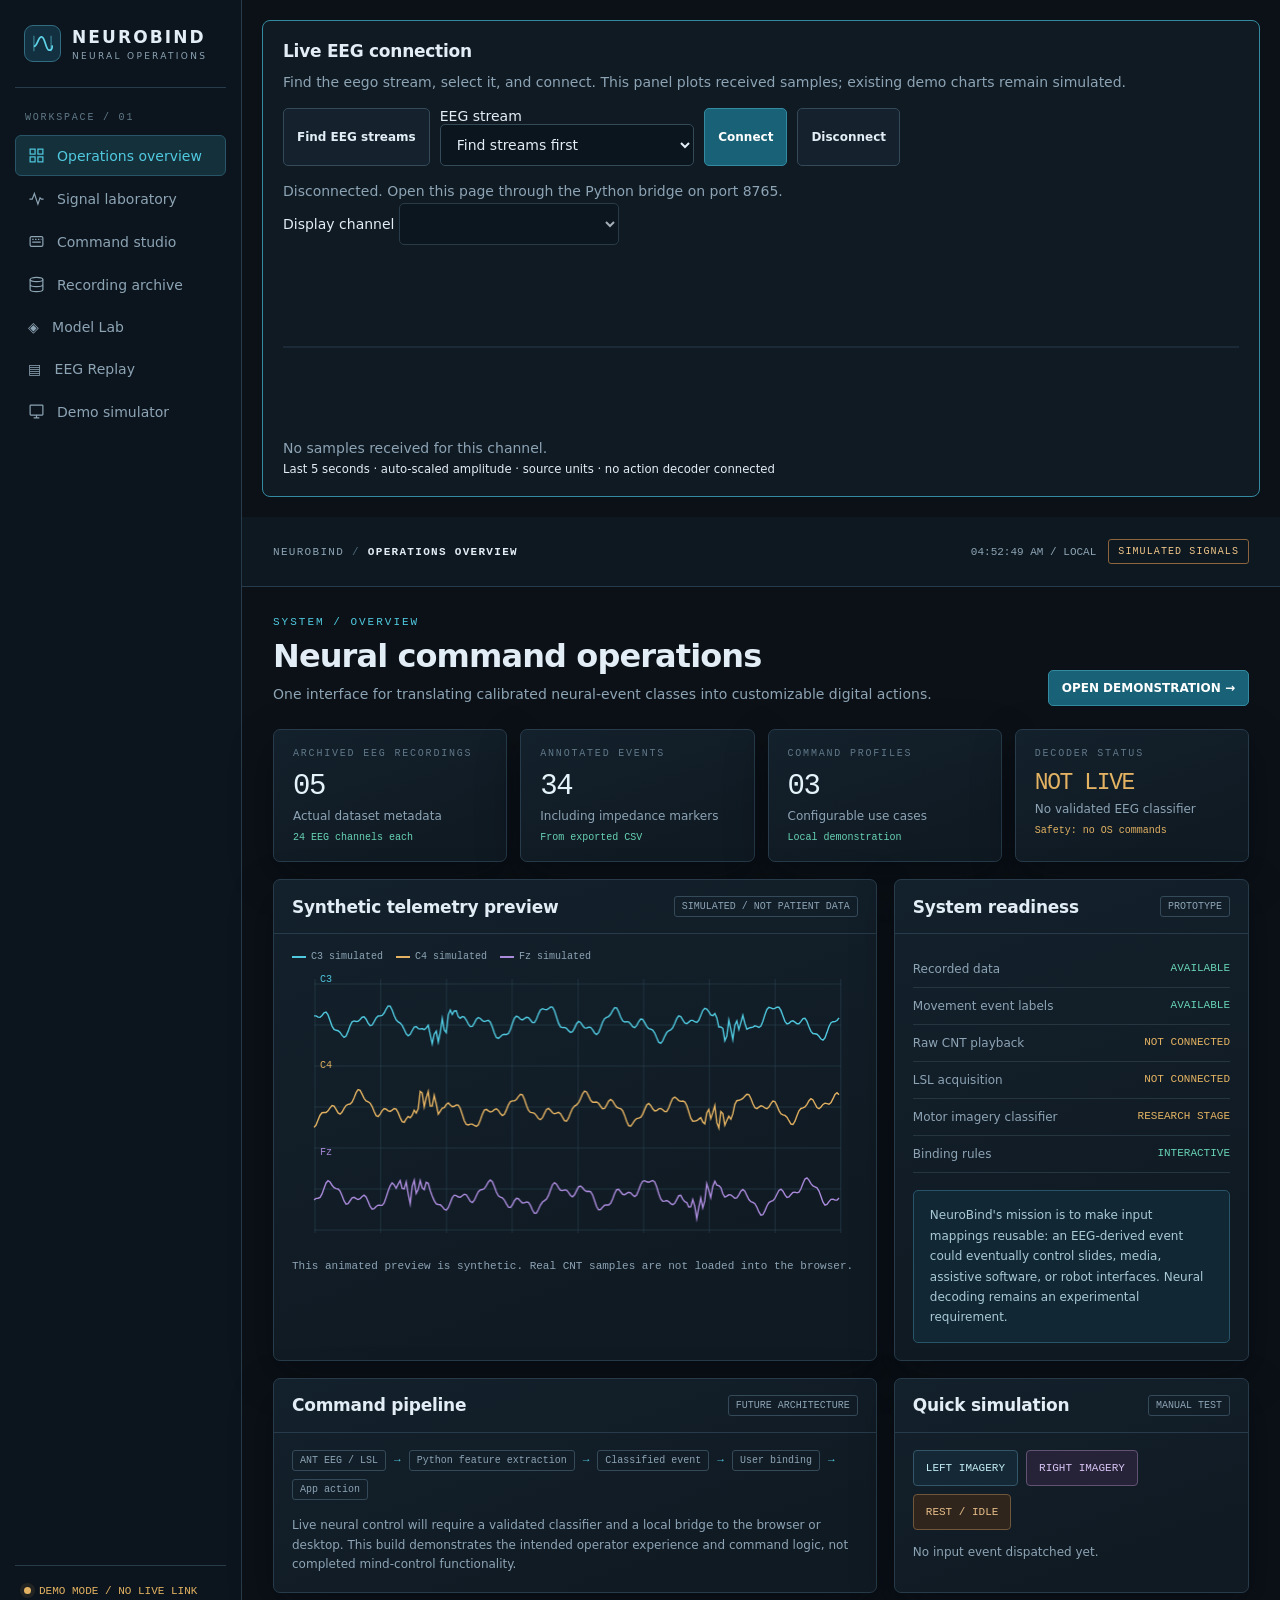
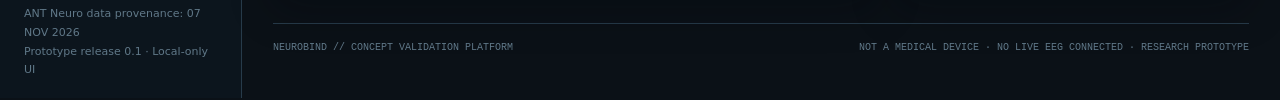
==== commit 53b865f4: "commit detect" ====
--- a/index2.html
+++ b/index2.html
@@ -180,4 +180,5 @@
 window.addEventListener('resize',drawReplay);
 
 </script>
+<script src="eeg-live.js"></script>
 </body></html>
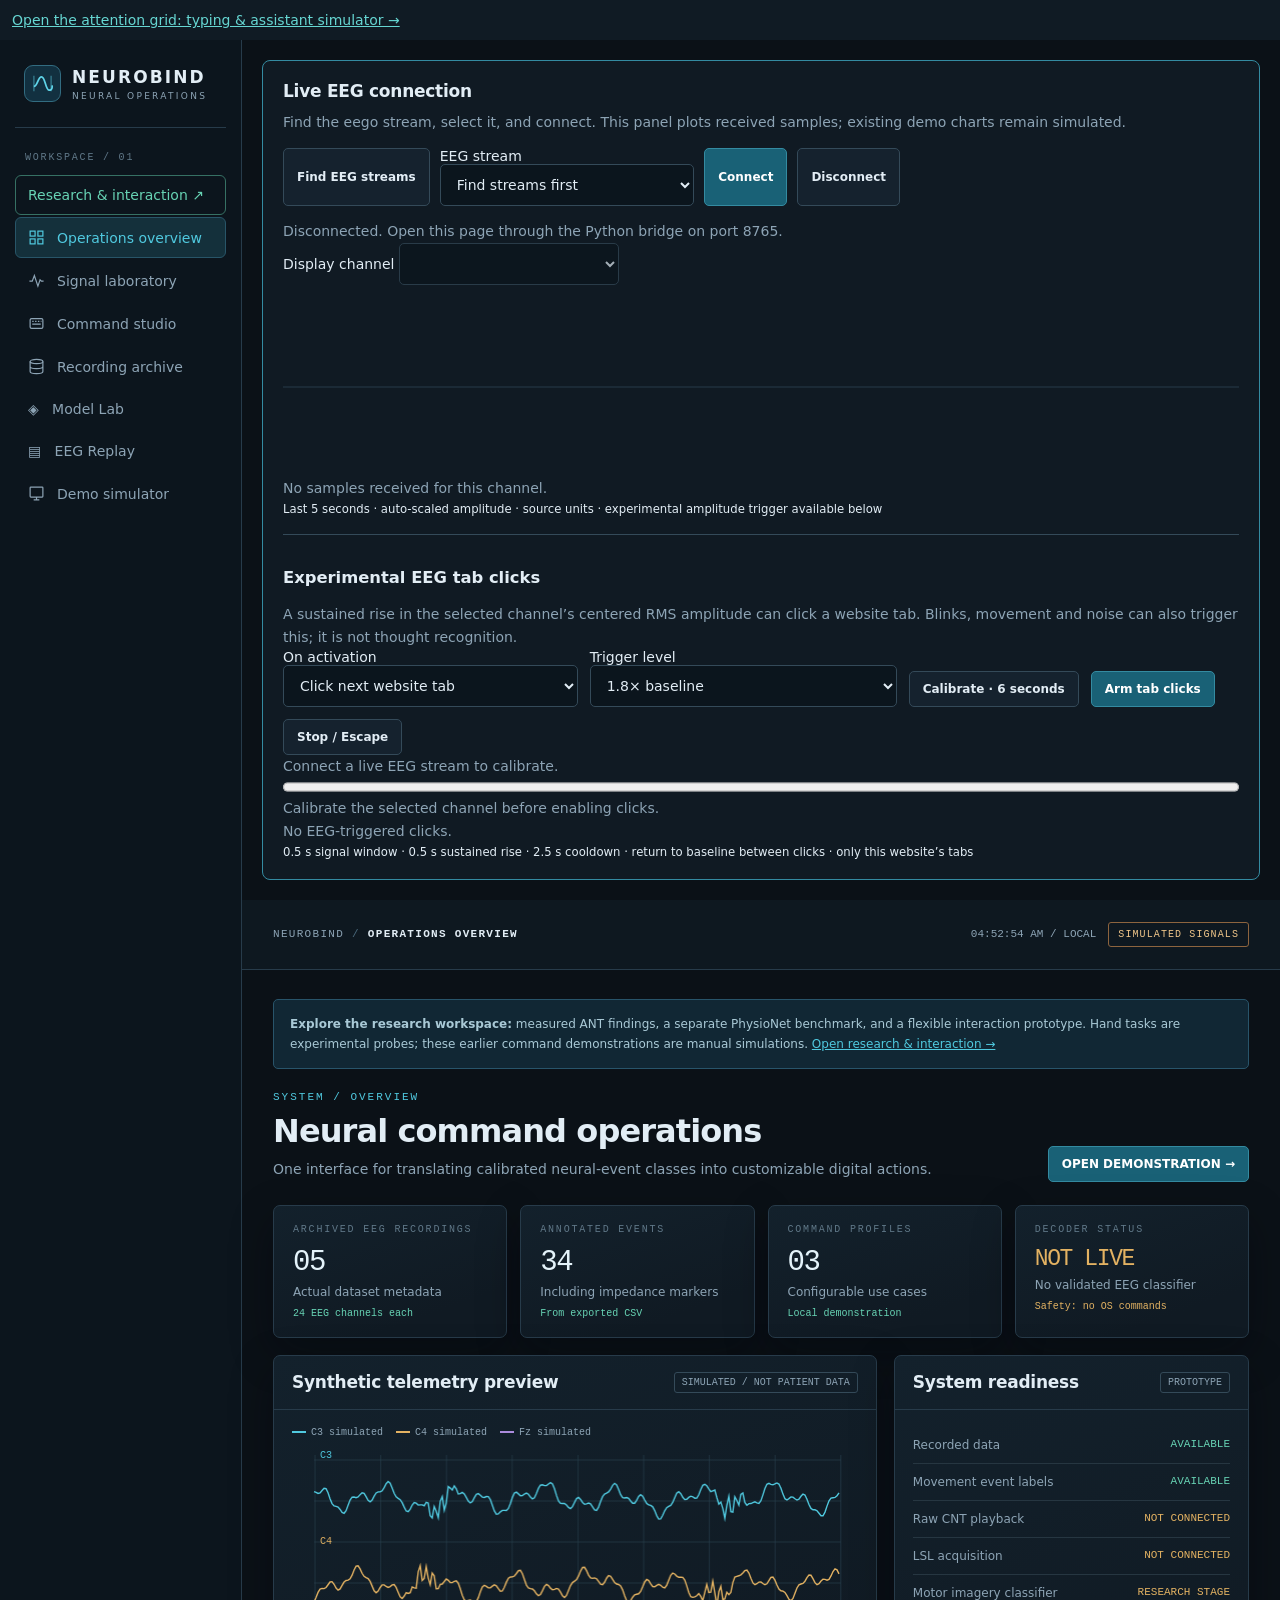
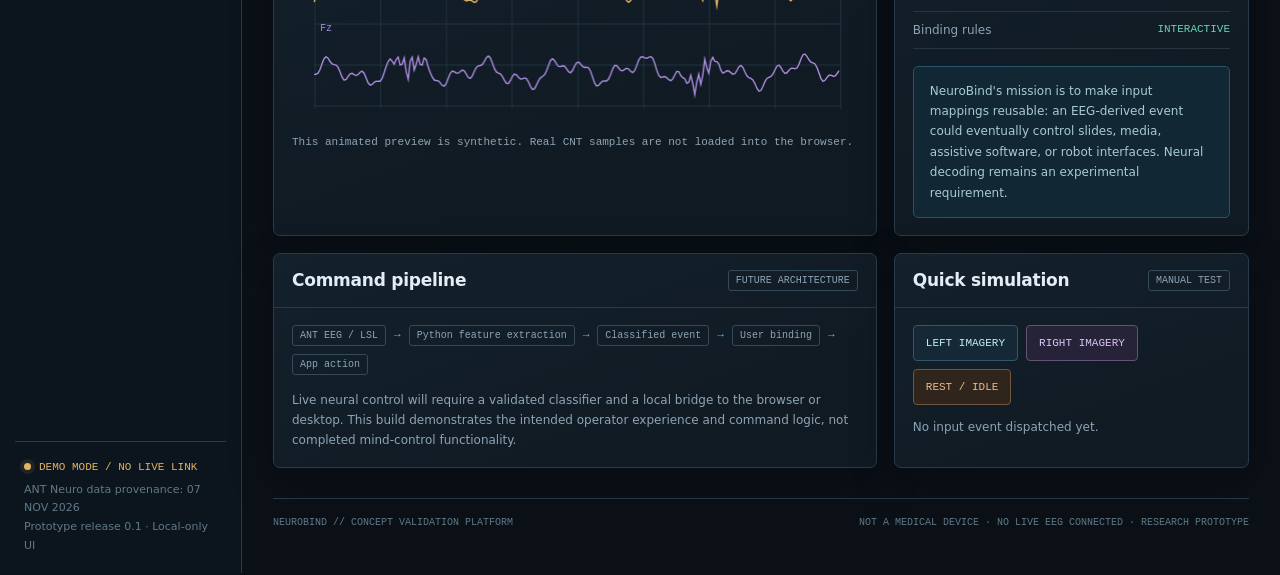
==== commit cd73a39c: "push interface" ====
--- a/index2.html
+++ b/index2.html
@@ -11,9 +11,11 @@
 </style>
 </head>
 <body>
+<a href="speller.html" style="display:block;padding:12px;color:#66d6d2;background:#101b24">Open the attention grid: typing & assistant simulator →</a>
 <div class="app">
 <aside class="side"><div class="brand"><div class="brandmark"><svg viewBox="0 0 24 24" fill="none" stroke="#5fd3e7" stroke-width="1.8"><path d="M3 15c4 0 4-10 8-10s4 14 8 14 3-5 3-5"/><path d="M3 20V4M21 4v16" opacity=".35"/></svg></div><div><div class="brandstrong">NEUROBIND</div><div class="brandsub">NEURAL OPERATIONS</div></div></div>
 <div class="navlabel">WORKSPACE / 01</div><div class="navholder">
+<a class="nav" href="research.html" style="color:var(--mint);text-decoration:none;border-color:#367164">Research &amp; interaction ↗</a>
 <button class="nav active" data-page="overview"><svg viewBox="0 0 24 24" fill="none" stroke="currentColor" stroke-width="1.7"><rect x="3" y="3" width="7" height="7"/><rect x="14" y="3" width="7" height="7"/><rect x="3" y="14" width="7" height="7"/><rect x="14" y="14" width="7" height="7"/></svg>Operations overview</button>
 <button class="nav" data-page="signals"><svg viewBox="0 0 24 24" fill="none" stroke="currentColor" stroke-width="1.7"><path d="M2 13h4l3-8 5 15 3-9 2 2h3"/></svg>Signal laboratory</button>
 <button class="nav" data-page="mapping"><svg viewBox="0 0 24 24" fill="none" stroke="currentColor" stroke-width="1.7"><rect x="3" y="5" width="18" height="14" rx="2"/><path d="M6 9h2m2 0h2m2 0h2m2 0h1M6 13h12"/></svg>Command studio</button>
@@ -24,6 +26,7 @@
 </div><div class="sidebottom"><div class="sidestatus"><span class="dot"></span>DEMO MODE / NO LIVE LINK</div><div class="sidetiny">ANT Neuro data provenance: 07 NOV 2026<br>Prototype release 0.1 · Local-only UI</div></div></aside>
 <div class="main"><header class="topbar"><div class="breadcrumb">NEUROBIND <span style="color:#4a697c">/</span> <b id="crumb">OPERATIONS OVERVIEW</b></div><div class="topright"><div class="clock" id="clock">LOCAL SYSTEM</div><div class="mode">SIMULATED SIGNALS</div></div></header>
 <main class="content">
+<div class="note" style="margin-bottom:22px"><b>Explore the research workspace:</b> measured ANT findings, a separate PhysioNet benchmark, and a flexible interaction prototype. Hand tasks are experimental probes; these earlier command demonstrations are manual simulations. <a href="research.html">Open research &amp; interaction →</a></div>
 <section id="page-overview" class="page active"><div class="headingrow"><div><div class="eyebrow">SYSTEM / OVERVIEW</div><h1>Neural command operations</h1><p>One interface for translating calibrated neural-event classes into customizable digital actions.</p></div><button class="btn primary" data-go="demo">OPEN DEMONSTRATION →</button></div>
 <div class="metrics"><div class="metric"><div class="micro">ARCHIVED EEG RECORDINGS</div><div class="metricvalue" id="recCount">05</div><div class="metriclabel">Actual dataset metadata</div><div class="smalltag">24 EEG channels each</div></div><div class="metric"><div class="micro">ANNOTATED EVENTS</div><div class="metricvalue" id="eventCount">34</div><div class="metriclabel">Including impedance markers</div><div class="smalltag">From exported CSV</div></div><div class="metric"><div class="micro">COMMAND PROFILES</div><div class="metricvalue">03</div><div class="metriclabel">Configurable use cases</div><div class="smalltag">Local demonstration</div></div><div class="metric"><div class="micro">DECODER STATUS</div><div class="metricvalue" style="font-size:23px;color:var(--amber)">NOT LIVE</div><div class="metriclabel">No validated EEG classifier</div><div class="smalltag" style="color:var(--amber)">Safety: no OS commands</div></div></div>
 <div class="split"><div class="card"><div class="cardhead"><h2>Synthetic telemetry preview</h2><span class="labelpill">SIMULATED / NOT PATIENT DATA</span></div><div class="cardbody"><div class="legend"><span><i class="sw" style="background:#50c9df"></i>C3 simulated</span><span><i class="sw" style="background:#e3b262"></i>C4 simulated</span><span><i class="sw" style="background:#ab8bdc"></i>Fz simulated</span></div><div class="graphbox"><canvas id="overviewCanvas"></canvas></div><div class="hint">This animated preview is synthetic. Real CNT samples are not loaded into the browser.</div></div></div><div class="card"><div class="cardhead"><h2>System readiness</h2><span class="labelpill">PROTOTYPE</span></div><div class="cardbody"><div class="statusrow"><span>Recorded data</span><b class="good">AVAILABLE</b></div><div class="statusrow"><span>Movement event labels</span><b class="good">AVAILABLE</b></div><div class="statusrow"><span>Raw CNT playback</span><b class="warn">NOT CONNECTED</b></div><div class="statusrow"><span>LSL acquisition</span><b class="warn">NOT CONNECTED</b></div><div class="statusrow"><span>Motor imagery classifier</span><b class="warn">RESEARCH STAGE</b></div><div class="statusrow"><span>Binding rules</span><b class="good">INTERACTIVE</b></div><div class="note" style="margin-top:17px">NeuroBind's mission is to make input mappings reusable: an EEG-derived event could eventually control slides, media, assistive software, or robot interfaces. Neural decoding remains an experimental requirement.</div></div></div></div>
@@ -180,5 +183,5 @@
 window.addEventListener('resize',drawReplay);
 
 </script>
-<script src="eeg-live.js"></script>
+<script src="eeg-trigger.js"></script><script src="eeg-live.js"></script>
 </body></html>
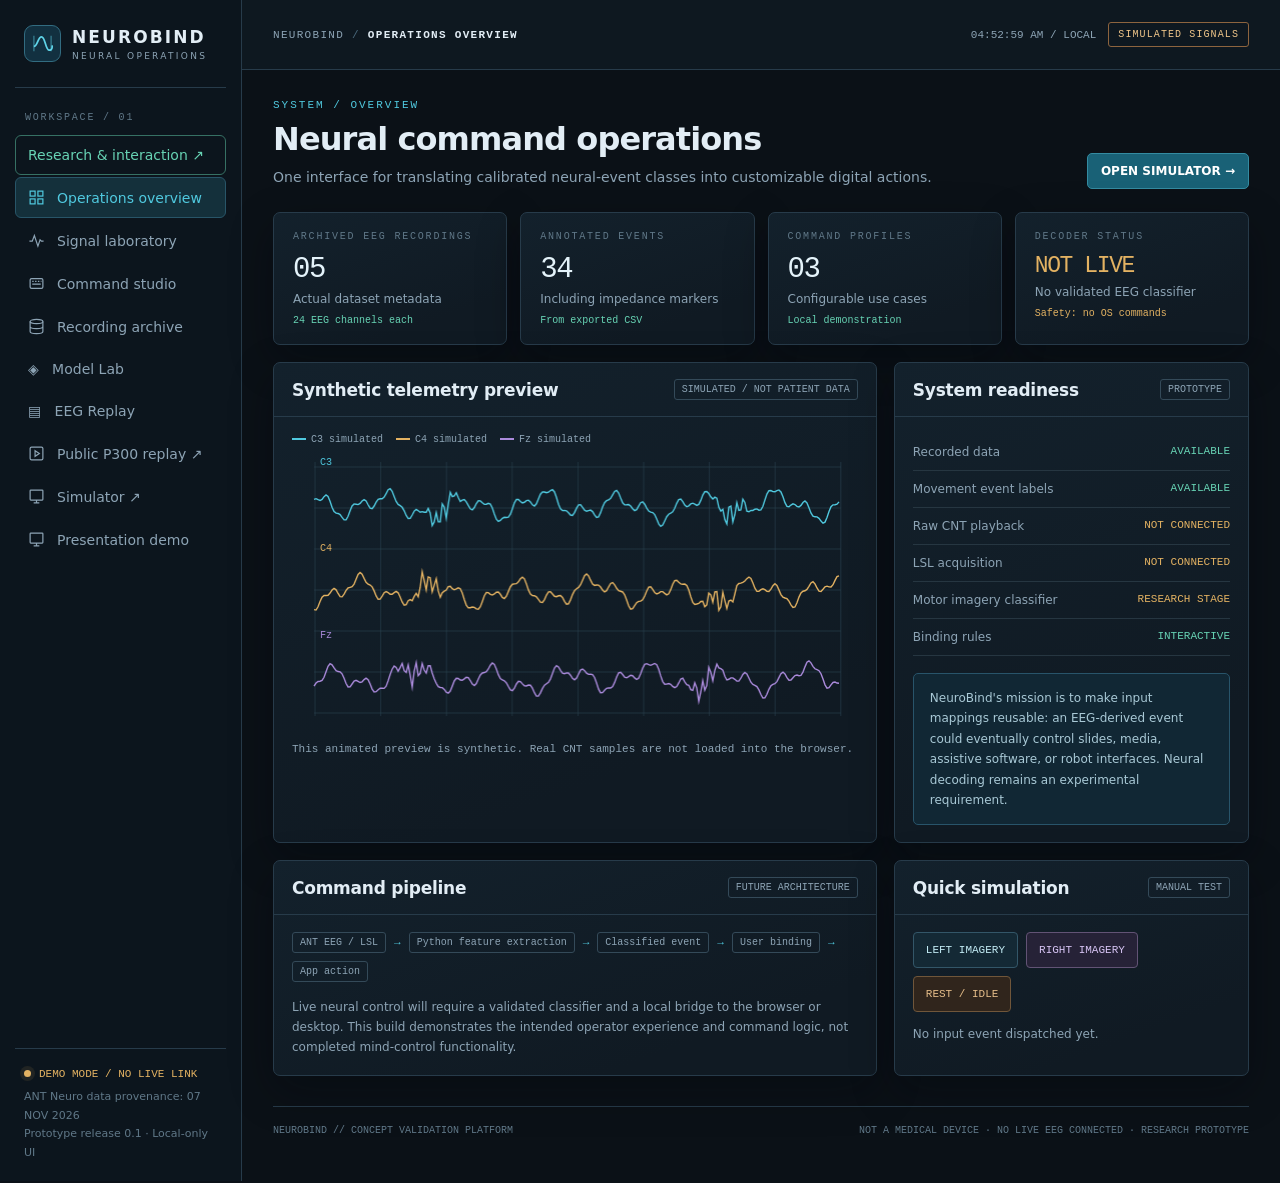
==== commit a8cc6d31: "push mod" ====
--- a/index2.html
+++ b/index2.html
@@ -11,7 +11,6 @@
 </style>
 </head>
 <body>
-<a href="speller.html" style="display:block;padding:12px;color:#66d6d2;background:#101b24">Open the attention grid: typing & assistant simulator →</a>
 <div class="app">
 <aside class="side"><div class="brand"><div class="brandmark"><svg viewBox="0 0 24 24" fill="none" stroke="#5fd3e7" stroke-width="1.8"><path d="M3 15c4 0 4-10 8-10s4 14 8 14 3-5 3-5"/><path d="M3 20V4M21 4v16" opacity=".35"/></svg></div><div><div class="brandstrong">NEUROBIND</div><div class="brandsub">NEURAL OPERATIONS</div></div></div>
 <div class="navlabel">WORKSPACE / 01</div><div class="navholder">
@@ -22,12 +21,13 @@
 <button class="nav" data-page="vault"><svg viewBox="0 0 24 24" fill="none" stroke="currentColor" stroke-width="1.7"><ellipse cx="12" cy="5" rx="9" ry="3"/><path d="M3 5v14c0 4 18 4 18 0V5M3 12c0 4 18 4 18 0"/></svg>Recording archive</button>
 <button class="nav" data-page="modellab">◈ &nbsp; Model Lab</button>
 <button class="nav" data-page="replay">▤ &nbsp; EEG Replay</button>
-<button class="nav" data-page="demo"><svg viewBox="0 0 24 24" fill="none" stroke="currentColor" stroke-width="1.7"><rect x="3" y="3" width="18" height="14" rx="1"/><path d="M8 21h8m-4-4v4"/></svg>Demo simulator</button>
+<a class="nav" href="p300-replay.html" style="text-decoration:none"><svg viewBox="0 0 24 24" fill="none" stroke="currentColor" stroke-width="1.7" aria-hidden="true"><rect x="3" y="3" width="18" height="18" rx="2"/><path d="m10 8 6 4-6 4z"/></svg>Public P300 replay ↗</a>
+<a class="nav" href="speller.html" style="text-decoration:none"><svg viewBox="0 0 24 24" fill="none" stroke="currentColor" stroke-width="1.7"><rect x="3" y="3" width="18" height="14" rx="1"/><path d="M8 21h8m-4-4v4"/></svg>Simulator ↗</a>
+<button class="nav" data-page="demo"><svg viewBox="0 0 24 24" fill="none" stroke="currentColor" stroke-width="1.7"><rect x="3" y="3" width="18" height="14" rx="1"/><path d="M8 21h8m-4-4v4"/></svg>Presentation demo</button>
 </div><div class="sidebottom"><div class="sidestatus"><span class="dot"></span>DEMO MODE / NO LIVE LINK</div><div class="sidetiny">ANT Neuro data provenance: 07 NOV 2026<br>Prototype release 0.1 · Local-only UI</div></div></aside>
 <div class="main"><header class="topbar"><div class="breadcrumb">NEUROBIND <span style="color:#4a697c">/</span> <b id="crumb">OPERATIONS OVERVIEW</b></div><div class="topright"><div class="clock" id="clock">LOCAL SYSTEM</div><div class="mode">SIMULATED SIGNALS</div></div></header>
 <main class="content">
-<div class="note" style="margin-bottom:22px"><b>Explore the research workspace:</b> measured ANT findings, a separate PhysioNet benchmark, and a flexible interaction prototype. Hand tasks are experimental probes; these earlier command demonstrations are manual simulations. <a href="research.html">Open research &amp; interaction →</a></div>
-<section id="page-overview" class="page active"><div class="headingrow"><div><div class="eyebrow">SYSTEM / OVERVIEW</div><h1>Neural command operations</h1><p>One interface for translating calibrated neural-event classes into customizable digital actions.</p></div><button class="btn primary" data-go="demo">OPEN DEMONSTRATION →</button></div>
+<section id="page-overview" class="page active"><div class="headingrow"><div><div class="eyebrow">SYSTEM / OVERVIEW</div><h1>Neural command operations</h1><p>One interface for translating calibrated neural-event classes into customizable digital actions.</p></div><a class="btn primary" href="speller.html" style="text-decoration:none">OPEN SIMULATOR →</a></div>
 <div class="metrics"><div class="metric"><div class="micro">ARCHIVED EEG RECORDINGS</div><div class="metricvalue" id="recCount">05</div><div class="metriclabel">Actual dataset metadata</div><div class="smalltag">24 EEG channels each</div></div><div class="metric"><div class="micro">ANNOTATED EVENTS</div><div class="metricvalue" id="eventCount">34</div><div class="metriclabel">Including impedance markers</div><div class="smalltag">From exported CSV</div></div><div class="metric"><div class="micro">COMMAND PROFILES</div><div class="metricvalue">03</div><div class="metriclabel">Configurable use cases</div><div class="smalltag">Local demonstration</div></div><div class="metric"><div class="micro">DECODER STATUS</div><div class="metricvalue" style="font-size:23px;color:var(--amber)">NOT LIVE</div><div class="metriclabel">No validated EEG classifier</div><div class="smalltag" style="color:var(--amber)">Safety: no OS commands</div></div></div>
 <div class="split"><div class="card"><div class="cardhead"><h2>Synthetic telemetry preview</h2><span class="labelpill">SIMULATED / NOT PATIENT DATA</span></div><div class="cardbody"><div class="legend"><span><i class="sw" style="background:#50c9df"></i>C3 simulated</span><span><i class="sw" style="background:#e3b262"></i>C4 simulated</span><span><i class="sw" style="background:#ab8bdc"></i>Fz simulated</span></div><div class="graphbox"><canvas id="overviewCanvas"></canvas></div><div class="hint">This animated preview is synthetic. Real CNT samples are not loaded into the browser.</div></div></div><div class="card"><div class="cardhead"><h2>System readiness</h2><span class="labelpill">PROTOTYPE</span></div><div class="cardbody"><div class="statusrow"><span>Recorded data</span><b class="good">AVAILABLE</b></div><div class="statusrow"><span>Movement event labels</span><b class="good">AVAILABLE</b></div><div class="statusrow"><span>Raw CNT playback</span><b class="warn">NOT CONNECTED</b></div><div class="statusrow"><span>LSL acquisition</span><b class="warn">NOT CONNECTED</b></div><div class="statusrow"><span>Motor imagery classifier</span><b class="warn">RESEARCH STAGE</b></div><div class="statusrow"><span>Binding rules</span><b class="good">INTERACTIVE</b></div><div class="note" style="margin-top:17px">NeuroBind's mission is to make input mappings reusable: an EEG-derived event could eventually control slides, media, assistive software, or robot interfaces. Neural decoding remains an experimental requirement.</div></div></div></div>
 <div class="split" style="margin-top:17px"><div class="card"><div class="cardhead"><h2>Command pipeline</h2><span class="labelpill">FUTURE ARCHITECTURE</span></div><div class="cardbody"><div style="display:flex;gap:8px;flex-wrap:wrap;align-items:center;font:11px var(--mono)"><span class="labelpill">ANT EEG / LSL</span><span class="accent">→</span><span class="labelpill">Python feature extraction</span><span class="accent">→</span><span class="labelpill">Classified event</span><span class="accent">→</span><span class="labelpill">User binding</span><span class="accent">→</span><span class="labelpill">App action</span></div><p style="margin-top:16px;font-size:12px">Live neural control will require a validated classifier and a local bridge to the browser or desktop. This build demonstrates the intended operator experience and command logic, not completed mind-control functionality.</p></div></div><div class="card"><div class="cardhead"><h2>Quick simulation</h2><span class="labelpill">MANUAL TEST</span></div><div class="cardbody"><div class="actions"><button class="actionbtn" data-sim="LEFT_IMAGERY">LEFT IMAGERY</button><button class="actionbtn" data-sim="RIGHT_IMAGERY">RIGHT IMAGERY</button><button class="actionbtn" data-sim="REST">REST / IDLE</button></div><p style="margin-top:13px;font-size:12px" id="quickStatus">No input event dispatched yet.</p></div></div></div>
@@ -85,7 +85,7 @@
 for(const p of Object.keys(defaultProfiles)){profiles[p]??={};for(const ev of Object.keys(defaultProfiles[p]))if(!Object.prototype.hasOwnProperty.call(profiles[p],ev)) profiles[p][ev]=defaultProfiles[p][ev];}
 let profile='presentation',slide=0,logs=[],playing=false,muted=false,wavePause=false,frame=0;
 const slides=[['An alternative way to interact.','INTRODUCTION'],['From EEG signals to useful events.','SIGNAL PROCESSING'],['Map an event to any shortcut.','COMMAND STUDIO'],['Built for accessible interactions.','REAL-WORLD APPLICATIONS'],['A platform designed to expand.','NEXT STEPS']];
-function navigate(page){all('.nav').forEach(x=>x.classList.toggle('active',x.dataset.page===page));all('.page').forEach(x=>x.classList.toggle('active',x.id==='page-'+page));$('crumb').textContent=page.toUpperCase().replace('VAULT','RECORDING ARCHIVE').replace('MAPPING','COMMAND STUDIO').replace('DEMO','DEMO SIMULATOR');if(page==='demo')renderSlide();requestAnimationFrame(drawAll);if(innerWidth<700)scrollTo({top:0,behavior:'smooth'});}
+function navigate(page){all('.nav').forEach(x=>x.classList.toggle('active',x.dataset.page===page));all('.page').forEach(x=>x.classList.toggle('active',x.id==='page-'+page));$('crumb').textContent=page.toUpperCase().replace('VAULT','RECORDING ARCHIVE').replace('MAPPING','COMMAND STUDIO').replace('DEMO','PRESENTATION DEMO');if(page==='demo')renderSlide();requestAnimationFrame(drawAll);if(innerWidth<700)scrollTo({top:0,behavior:'smooth'});}
 all('[data-page]').forEach(x=>x.onclick=()=>navigate(x.dataset.page));all('[data-go]').forEach(x=>x.onclick=()=>navigate(x.dataset.go));
 function updateClock(){$('clock').textContent=new Date().toLocaleTimeString([], {hour:'2-digit',minute:'2-digit',second:'2-digit'})+' / LOCAL'}updateClock();setInterval(updateClock,1000);
 function safe(s){return String(s).replace(/[&<>"']/g,c=>({'&':'&amp;','<':'&lt;','>':'&gt;','"':'&quot;',"'":'&#39;'}[c]));}
@@ -183,5 +183,5 @@
 window.addEventListener('resize',drawReplay);
 
 </script>
-<script src="eeg-trigger.js"></script><script src="eeg-live.js"></script>
+
 </body></html>
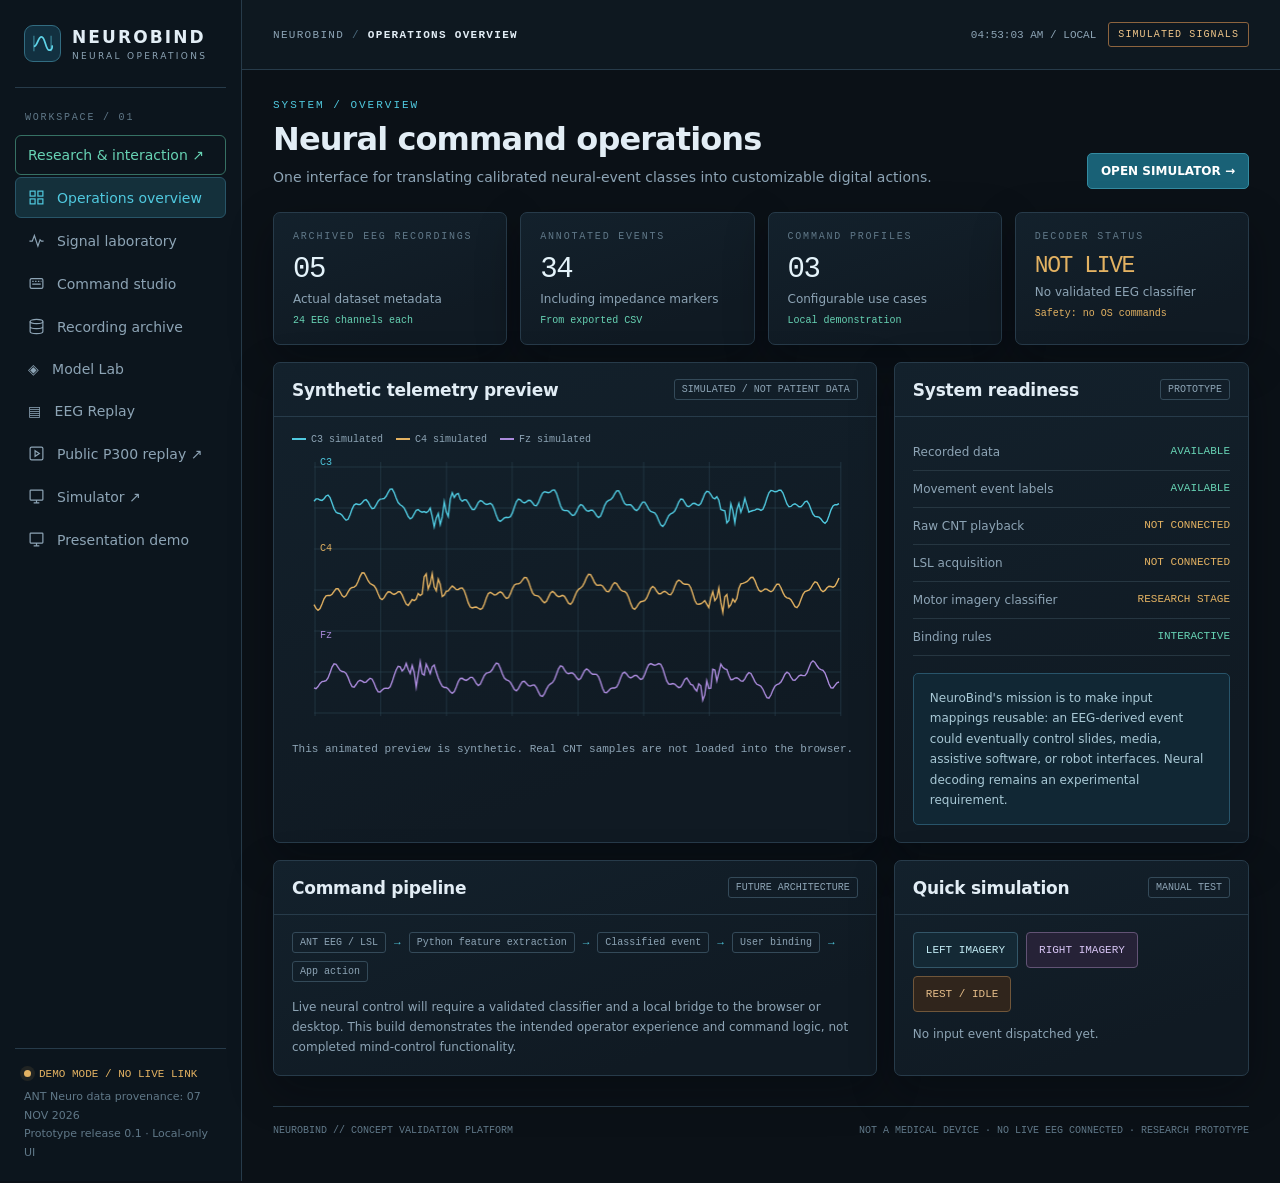
==== commit 62f8f68a: "Fixed name change manually" ====
--- a/index2.html
+++ b/index2.html
@@ -81,7 +81,7 @@
 const $=id=>document.getElementById(id);const all=(s)=>[...document.querySelectorAll(s)];
 const defaultProfiles={presentation:{LEFT_IMAGERY:'previous',RIGHT_IMAGERY:'next',REST:'none'},media:{LEFT_IMAGERY:'mute',RIGHT_IMAGERY:'play',REST:'none'},access:{LEFT_IMAGERY:'previous',RIGHT_IMAGERY:'select',REST:'none'}};
 const actionLabels={previous:'Previous slide / back',next:'Next slide / forward',play:'Play / pause (demo)',mute:'Mute / unmute (demo)',select:'Select / confirm (demo)',none:'No action'};
-let profiles;try{profiles=JSON.parse(localStorage.getItem('neurobindProfiles')||'null')||structuredClone(defaultProfiles)}catch(e){profiles=structuredClone(defaultProfiles)}
+let profiles;try{profiles=JSON.parse(localStorage.getItem('thinkconProfiles')||'null')||structuredClone(defaultProfiles)}catch(e){profiles=structuredClone(defaultProfiles)}
 for(const p of Object.keys(defaultProfiles)){profiles[p]??={};for(const ev of Object.keys(defaultProfiles[p]))if(!Object.prototype.hasOwnProperty.call(profiles[p],ev)) profiles[p][ev]=defaultProfiles[p][ev];}
 let profile='presentation',slide=0,logs=[],playing=false,muted=false,wavePause=false,frame=0;
 const slides=[['An alternative way to interact.','INTRODUCTION'],['From EEG signals to useful events.','SIGNAL PROCESSING'],['Map an event to any shortcut.','COMMAND STUDIO'],['Built for accessible interactions.','REAL-WORLD APPLICATIONS'],['A platform designed to expand.','NEXT STEPS']];
@@ -94,9 +94,9 @@
 function drawEvents(){let r=DATA.recordings[Number($('recordingFilter').value)||0];let xs=DATA.annotations.filter(x=>x.recording===r.recording);$('annotationRows').innerHTML=xs.map(x=>`<tr><td>${Number(x.onset_seconds).toFixed(3)} s</td><td>${Number(x.duration_seconds).toFixed(3)} s</td><td>${safe(x.event_description)}</td></tr>`).join('')||'<tr><td colspan="3">No labels found</td></tr>'}archive();
 const eventLabels={LEFT_IMAGERY:'Imagined left-hand movement',RIGHT_IMAGERY:'Imagined right-hand movement',REST:'Rest / neutral'};
 function renderMappings(){$('profile').value=profile;$('demoProfile').textContent=$('profile').selectedOptions[0].textContent;$('mappingRows').innerHTML=Object.keys(eventLabels).map(ev=>`<div class="mapping"><div><div class="mapname">${eventLabels[ev]}</div><div class="micro">${ev}</div></div><span class="arrow">→</span><select data-bind="${ev}" aria-label="Action for ${ev}">${Object.entries(actionLabels).map(([v,l])=>`<option value="${v}" ${profiles[profile][ev]===v?'selected':''}>${l}</option>`).join('')}</select></div>`).join('');all('[data-bind]').forEach(x=>x.addEventListener('change',e=>{profiles[profile][e.target.dataset.bind]=e.target.value;persist()}));}
-function persist(){try{localStorage.setItem('neurobindProfiles',JSON.stringify(profiles))}catch(e){}}
+function persist(){try{localStorage.setItem('thinkconProfiles',JSON.stringify(profiles))}catch(e){}}
 $('profile').onchange=e=>{profile=e.target.value;renderMappings()};$('saveProfile').onclick=()=>{persist();addLog('PROFILE','Saved '+profile+' mappings','configuration');};$('restoreProfile').onclick=()=>{profiles[profile]=structuredClone(defaultProfiles[profile]);persist();renderMappings();addLog('PROFILE','Restored default mappings','configuration')};
-$('exportConfig').onclick=()=>{let data=JSON.stringify({product:'NeuroBind',version:'0.1-demo',profile,mappings:profiles[profile]},null,2);let blob=new Blob([data],{type:'application/json'});let url=URL.createObjectURL(blob),a=document.createElement('a');a.href=url;a.download='neurobind_'+profile+'_profile.json';a.click();setTimeout(()=>URL.revokeObjectURL(url),1000)};
+$('exportConfig').onclick=()=>{let data=JSON.stringify({product:'ThinkCon',version:'0.1-demo',profile,mappings:profiles[profile]},null,2);let blob=new Blob([data],{type:'application/json'});let url=URL.createObjectURL(blob),a=document.createElement('a');a.href=url;a.download='thinkcon_'+profile+'_profile.json';a.click();setTimeout(()=>URL.revokeObjectURL(url),1000)};
 function addLog(ev,action,kind='simulated'){let time=new Date().toLocaleTimeString([], {hour12:false});logs.unshift({ev,action,kind,time});logs=logs.slice(0,50);$('eventFeed').innerHTML=logs.map(l=>`<div class="feedrow"><div class="feedtime">${l.time}</div><div><div class="feeddesc">${safe(l.ev)} → ${safe(l.action)}</div><div class="feedmeta">${safe(l.kind.toUpperCase())} / LOCAL SESSION</div></div></div>`).join('')};
 function renderSlide(){let [t,sub]=slides[slide];$('slideTitle').textContent=t;$('slideFoot').textContent=String(slide+1).padStart(2,'0')+' / '+String(slides.length).padStart(2,'0')+' · '+sub;$('slideNum').textContent='SLIDE '+String(slide+1).padStart(2,'0')+' / '+String(slides.length).padStart(2,'0')};
 function updateSlide(n){slide=Math.max(0,Math.min(slides.length-1,slide+n));renderSlide()};$('prevSlide').onclick=()=>updateSlide(-1);$('nextSlide').onclick=()=>updateSlide(1);$('resetDemo').onclick=()=>{slide=0;renderSlide();$('demoDispatch').textContent='Presentation reset.'};$('clearLog').onclick=()=>{logs=[];$('eventFeed').innerHTML='<div class="empty">Audit trail cleared.</div>'};
